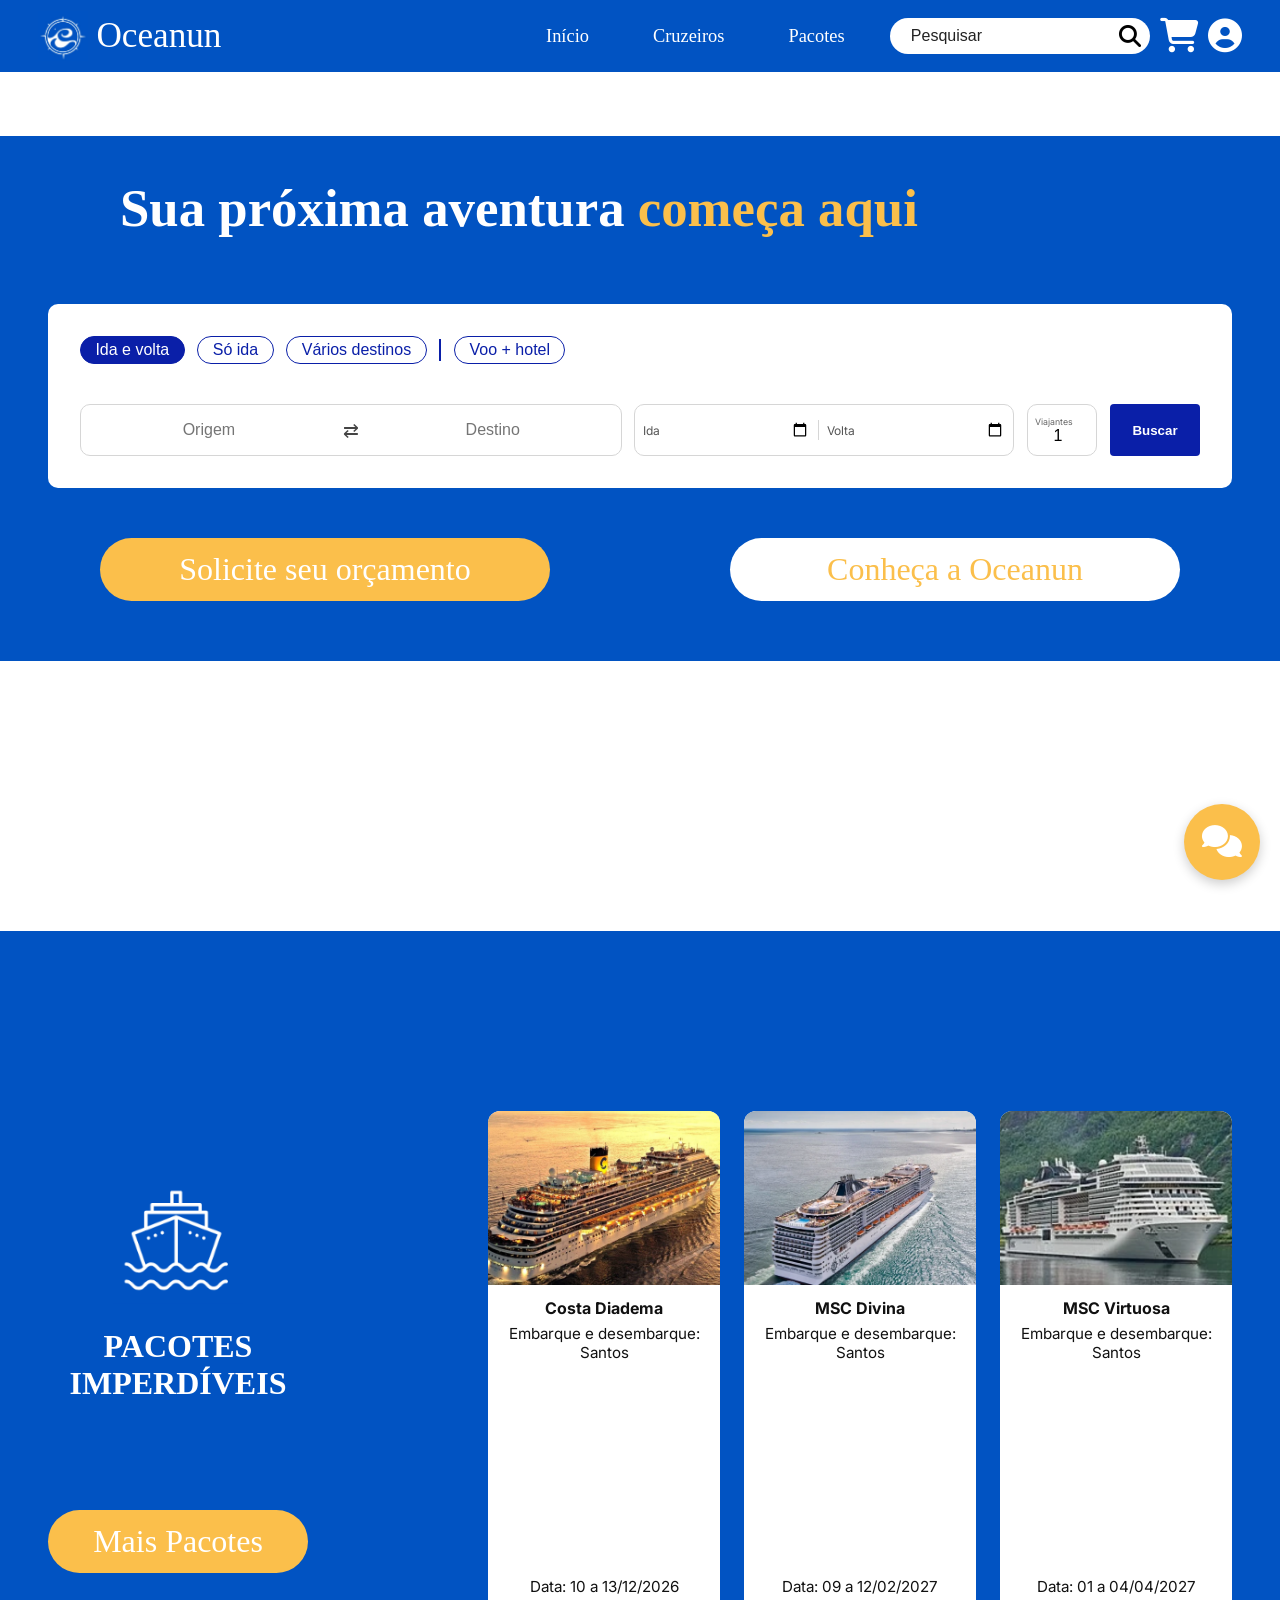
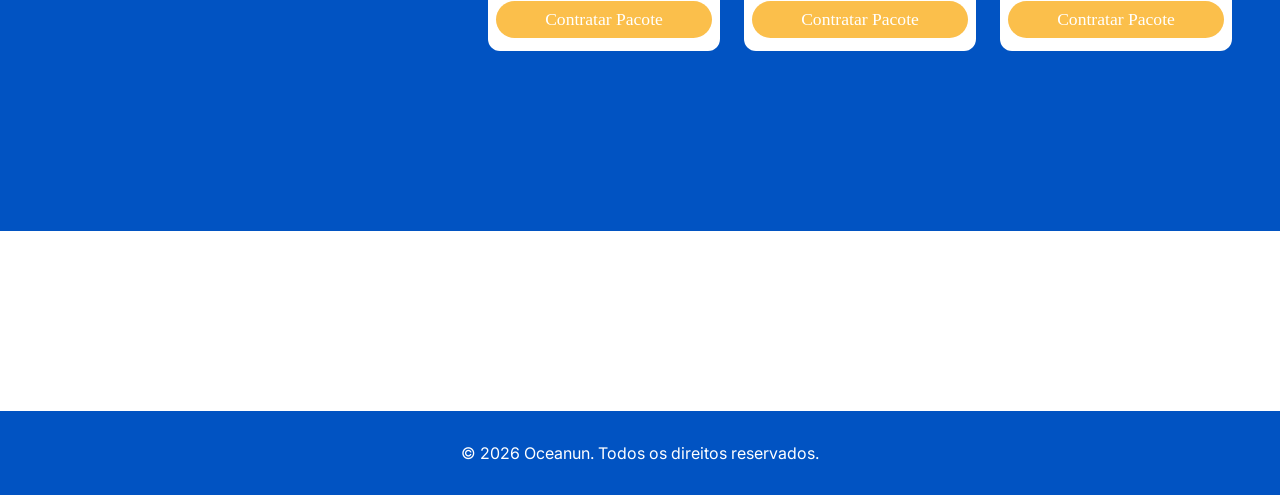
==== Website/index.html @ 65bd2313 "Update" ====
<!DOCTYPE html>
<html lang="pt-br">
<head>
    <meta charset="UTF-8">
    <meta name="viewport" content="width=device-width, initial-scale=1.0">
    <link rel="preconnect" href="https://fonts.googleapis.com">
    <link href="https://fonts.googleapis.com/css2?family=Oswald:wght@500;600&family=Inter:wght@400;600&display=swap" rel="stylesheet">
    <link rel="stylesheet" href="https://cdnjs.cloudflare.com/ajax/libs/font-awesome/6.5.1/css/all.min.css">
    <link rel="stylesheet" href="style.css">
    <link rel="icon" href="./img/image.png">
    <title>Oceanun</title>
</head>
<body>
    <nav>
        <a href="index.html" class="logo">
            <img src="./img/image.png" alt="Logo Oceanun">
            <span>Oceanun</span>
        </a>
        <ul class="menu">
            <li><a href="index.html">Início</a></li>
            <li><a href="second">Cruzeiros</a></li>
            <li><a href="#">Pacotes</a></li>
        </ul>
        <div class="acoes">
            <form class="pesquisa" role="search">
                <input type="text" placeholder="Pesquisar">
                <button type="submit" aria-label="Pesquisar">
                    <i class="fa-solid fa-magnifying-glass"></i>
                </button>
            </form>
            <a href="#" class="icone" aria-label="Carrinho">
                <i class="fa-solid fa-cart-shopping"></i>
            </a>
            <a href="./others/perfil/index.html" class="icone" aria-label="Minha conta">
                <i class="fa-solid fa-circle-user"></i>
            </a>
        </div>
    </nav>
    <section id="inicio">
        <h1>Sua próxima aventura <span>começa aqui</span></h1>
        <form class="reserva">
            <div class="tipos">
                <button type="button" class="opcao ativo">Ida e volta</button>
                <button type="button" class="opcao">Só ida</button>
                <button type="button" class="opcao">Vários destinos</button>
                <span class="divisor"></span>
                <button type="button" class="opcao">Voo + hotel</button>
            </div>
            <div class="campos">
                <div class="campo rota">
                    <input type="text" placeholder="Origem" id="origem">
                    <button type="button" id="trocar" aria-label="Inverter origem e destino">⇄</button>
                    <input type="text" placeholder="Destino" id="destino">
                </div>
                <div class="campo datas">
                    <label><span>Ida</span><input type="date"></label>
                    <label id="volta"><span>Volta</span><input type="date"></label>
                </div>
                <label class="campo viajantes">
                    <small>Viajantes</small>
                    <input type="number" min="1" value="1">
                </label>
                <button type="submit" class="buscar">Buscar</button>
            </div>
        </form>
        <div class="cta">
            <button href="https://api.whatsapp.com/send?phone=5519978194930x&text=Olá, vim do site e gostaria de solicitar um orçamento!" class="btn amarelo">Solicite seu orçamento</button>
            <button href="https://ocenun.com.br" class="btn branco">Conheça a Oceanun</button>
        </div>
    </section>
    <section id="pacotes">
        <div class="pacotes-info">
            <img src="./img/navio.png" alt="Navio">
            <h1>PACOTES IMPERDÍVEIS</h1>
            <button href="#" class="btn amarelo">Mais Pacotes</button>
        </div>
        <div id="cards">
            <article class="card">
                <img src="./img/travel/Ocenun(1).png" alt="Navio Costa Diadema">
                <div class="card-info">
                    <h3>Costa Diadema</h3>
                    <p>Embarque e desembarque: Santos</p>
                    <p class="data">Data: 10 a 13/12/2026</p>
                    <a href="#" class="btn amarelo">Contratar Pacote</a>
                </div>
            </article>
            <article class="card">
                <img src="./img/travel/Ocenun(2).png" alt="Navio MSC Divina">
                <div class="card-info">
                    <h3>MSC Divina</h3>
                    <p>Embarque e desembarque: Santos</p>
                    <p class="data">Data: 09 a 12/02/2027</p>
                    <a href="#" class="btn amarelo">Contratar Pacote</a>
                </div>
            </article>
            <article class="card">
                <img src="./img/travel/Ocenun(3).png" alt="Navio MSC Virtuosa">
                <div class="card-info">
                    <h3>MSC Virtuosa</h3>
                    <p>Embarque e desembarque: Santos</p>
                    <p class="data">Data: 01 a 04/04/2027</p>
                    <a href="#" class="btn amarelo">Contratar Pacote</a>
                </div>
            </article>
        </div>
    </section>
    <button id="chat" aria-label="ChatBot"><i class="fa-solid fa-comments"></i></button>
    <footer>
        <p>&copy; 2026 Oceanun. Todos os direitos reservados.</p>
    </footer>

    <script src="script.js"></script>
</body>
</html>
---- Website/style.css ----
/* CORES E FONTES */
:root {
    --azul: #0153c2;
    --azul-escuro: #0a1fa8;
    --amarelo: #fbbf4b;
    --branco: #fff;
    --fonte-titulo: "Brice BoldCondensed";
    --fonte-texto: "Inter";
}

* {
    box-sizing: border-box;
}

body {
    font-family: var(--fonte-texto);
    margin: 0;
    min-height: 100vh;
    display: flex;
    flex-direction: column;
}

/* NAV */
nav {
    background: var(--azul);
    padding: 0.6rem 3%;
    display: flex;
    align-items: center;
    position: sticky;
    top: 0;
    z-index: 10;
}

.logo {
    display: flex;
    align-items: center;
    gap: 0.5rem;
    color: var(--branco);
    text-decoration: none;
    font-family: var(--fonte-titulo);
    font-size: 2.2rem;
}

.logo img {
    width: 50px;
    height: 50px;
    object-fit: contain;
}

.menu {
    display: flex;
    gap: clamp(2rem, 5vw, 6rem);
    list-style: none;
    margin-left: auto;
    padding: 0;
}

.menu a {
    color: var(--branco);
    text-decoration: none;
    font-family: var(--fonte-titulo);
    font-size: 1.15rem;
}

.menu a:hover {
    color: var(--amarelo);
}

.acoes {
    margin-left: 5vh;
    display: flex;
    align-items: center;
    gap: 0.6rem;
}

.pesquisa {
    display: flex;
    align-items: center;
    background: var(--branco);
    border-radius: 20px;
    padding: 0 0.6rem 0 1.2rem;
    height: 36px;
}

.pesquisa input {
    border: none;
    outline: none;
    width: 210px;
    font-size: 1rem;
    background: transparent;
}

.pesquisa input::placeholder {
    color: #222;
}

.pesquisa button {
    background: none;
    border: none;
    cursor: pointer;
    padding: 0;
    display: flex;
    font-size: 22px;
}

.icone {
    color: var(--branco);
    display: flex;
    font-size: 34px;
    text-decoration: none;
}

/* INÍCIO */
#inicio {
    flex: 1;
    background: var(--azul);
    margin-top: 4rem;
    padding: 1.5rem 3rem 0.6rem;
}

#inicio h1 {
    font-family: var(--fonte-titulo);
    color: var(--branco);
    height: 10vh;
    font-size: 3.3rem;
    margin: 2vh 0 4vh 8vh;
}

#inicio h1 span {
    color: var(--amarelo);
}

/* FORMULÁRIO DE RESERVA */
.reserva {
    background: var(--branco);
    border-radius: 10px;
    padding: 2rem;
    min-height: 20vh;
}

.tipos {
    display: flex;
    align-items: center;
    gap: 0.8rem;
    margin-bottom: 2.5rem;
}

.opcao {
    border: 1px solid var(--azul-escuro);
    background: var(--branco);
    color: var(--azul-escuro);
    border-radius: 999px;
    padding: 0.25rem 0.9rem;
    font-size: 1rem;
    cursor: pointer;
}

.opcao.ativo {
    background: var(--azul-escuro);
    color: var(--branco);
}

.divisor {
    width: 2px;
    height: 22px;
    background: var(--azul-escuro);
}

.campos {
    display: flex;
    gap: 0.8rem;
}

.campo {
    border: 1px solid #d6d6d6;
    border-radius: 10px;
    display: flex;
    align-items: center;
    height: 52px;
}

.campo input {
    border: none;
    outline: none;
    font-size: 1rem;
    padding: 0 0.5rem;
    background: transparent;
    text-align: center;
    min-width: 0;
}

.rota {
    flex: 2;
}

.rota input {
    flex: 1;
}

#trocar {
    background: none;
    border: none;
    font-size: 1.2rem;
    color: #444;
    cursor: pointer;
}

.datas {
    flex: 1.1;
}

.datas label {
    flex: 1;
    display: flex;
    align-items: center;
    font-size: 0.75rem;
    color: #555;
    padding-left: 0.5rem;
}

#volta {
    border-left: 1px solid #d6d6d6;
}

.datas input {
    width: 100%;
    color: transparent;
}

.datas input:focus {
    color: #555;
}

.viajantes {
    flex-direction: column;
    align-items: flex-start;
    justify-content: center;
    width: 70px;
    padding-left: 0.4rem;
}

.viajantes small {
    font-size: 0.55rem;
    color: #666;
}

.viajantes input {
    width: 100%;
    padding: 0;
}

.buscar {
    background: var(--azul-escuro);
    color: var(--branco);
    border: none;
    border-radius: 4px;
    padding: 0 1.4rem;
    font-weight: 700;
    cursor: pointer;
}

/* BOTÕES */
.btn {
    font-family: var(--fonte-titulo);
    font-size: 2rem;
    text-decoration: none;
    border: none;
    border-radius: 999px;
    width: 100%;
    height: 7vh;
    margin: 2vh;
    display: flex;
    justify-content: center;
    align-items: center;
    cursor: pointer;
}

.btn:hover {
    filter: brightness(0.95);
}

.amarelo {
    background: var(--amarelo);
    color: var(--branco);
}

.branco {
    background: var(--branco);
    color: var(--amarelo);
}

.cta {
    display: flex;
    justify-content: center;
    gap: 9rem;
    margin: 2rem 0;
}

.cta .btn {
    width: 50vh;
}

/* PACOTES */
#pacotes {
    background: var(--azul);
    color: var(--branco);
    margin-top: 30vh;
    padding: 2rem 3rem;
    display: flex;
    align-items: center;
    height: 100vh;
}

.pacotes-info {
    flex: 0 0 260px;
    display: flex;
    flex-direction: column;
    align-items: center;
    text-align: center;
}

.pacotes-info img {
    width: 130px;
    margin-bottom: 1.5rem;
}

.pacotes-info h1 {
    font-family: var(--fonte-titulo);
    font-size: 2rem;
    margin: 0 0 10vh 0;
}

/* CARDS */
#cards {
    flex: 1;
    display: grid;
    grid-template-columns: repeat(3, 1fr);
    gap: 1.5rem;
    margin-left: 20vh;
}

.card {
    background: var(--branco);
    color: #111;
    border-radius: 12px;
    overflow: hidden;
    display: flex;
    flex-direction: column;
    height: 60vh;
}

.card img {
    width: 100%;
    aspect-ratio: 4 / 3;
    object-fit: cover;
}

.card-info {
    padding: 0.6rem 0.5rem 0.8rem;
    text-align: center;
    display: flex;
    flex-direction: column;
    flex: 1;
}

.card-info h3 {
    margin: 0.2rem 0 0.4rem;
    font-size: 1rem;
}

.card-info p {
    margin: 0;
    font-size: 0.95rem;
}

.card-info .data {
    margin: auto 0 0.3rem;
    padding-top: 0.8rem;
}

.card .btn {
    font-size: 1.1rem;
    height: auto;
    margin: 0;
    padding: 0.5rem 1rem;
    transition: filter 0.2s, transform 0.2s;
}

.card .btn:hover {
    filter: brightness(0.9);
    transform: translateY(-2px);
}

/* CHAT */
#chat {
    position: fixed;
    right: 20px;
    bottom: 20px;
    width: 76px;
    height: 76px;
    border-radius: 50%;
    border: none;
    background: var(--amarelo);
    color: var(--branco);
    font-size: 2rem;
    cursor: pointer;
    box-shadow: 0 4px 12px rgba(0, 0, 0, 0.2);
}

/* RODAPÉ */
footer {
    background: var(--azul);
    color: var(--branco);
    text-align: center;
    margin-top: 20vh;
    padding: 1rem;
}

/* CELULAR */
@media (max-width: 900px) {
    nav {
        flex-wrap: wrap;
        gap: 1rem;
        padding: 0.6rem 1rem;
    }
    .menu {
        gap: 1.5rem;
        flex-wrap: wrap;
    }
    #inicio {
        padding: 1rem;
    }
    #inicio h1 {
        margin-left: 0;
        font-size: 1.8rem;
    }
    .tipos {
        flex-wrap: wrap;
    }
    .campos {
        flex-direction: column;
    }
    .buscar {
        height: 42px;
    }
    .viajantes {
        width: 100%;
    }
    .cta {
        flex-direction: column;
        align-items: center;
        gap: 1rem;
    }
    #pacotes {
        flex-direction: column;
        padding: 2rem 1rem;
    }
    .pacotes-info {
        flex-basis: auto;
    }
    #cards {
        grid-template-columns: 1fr;
    }
}
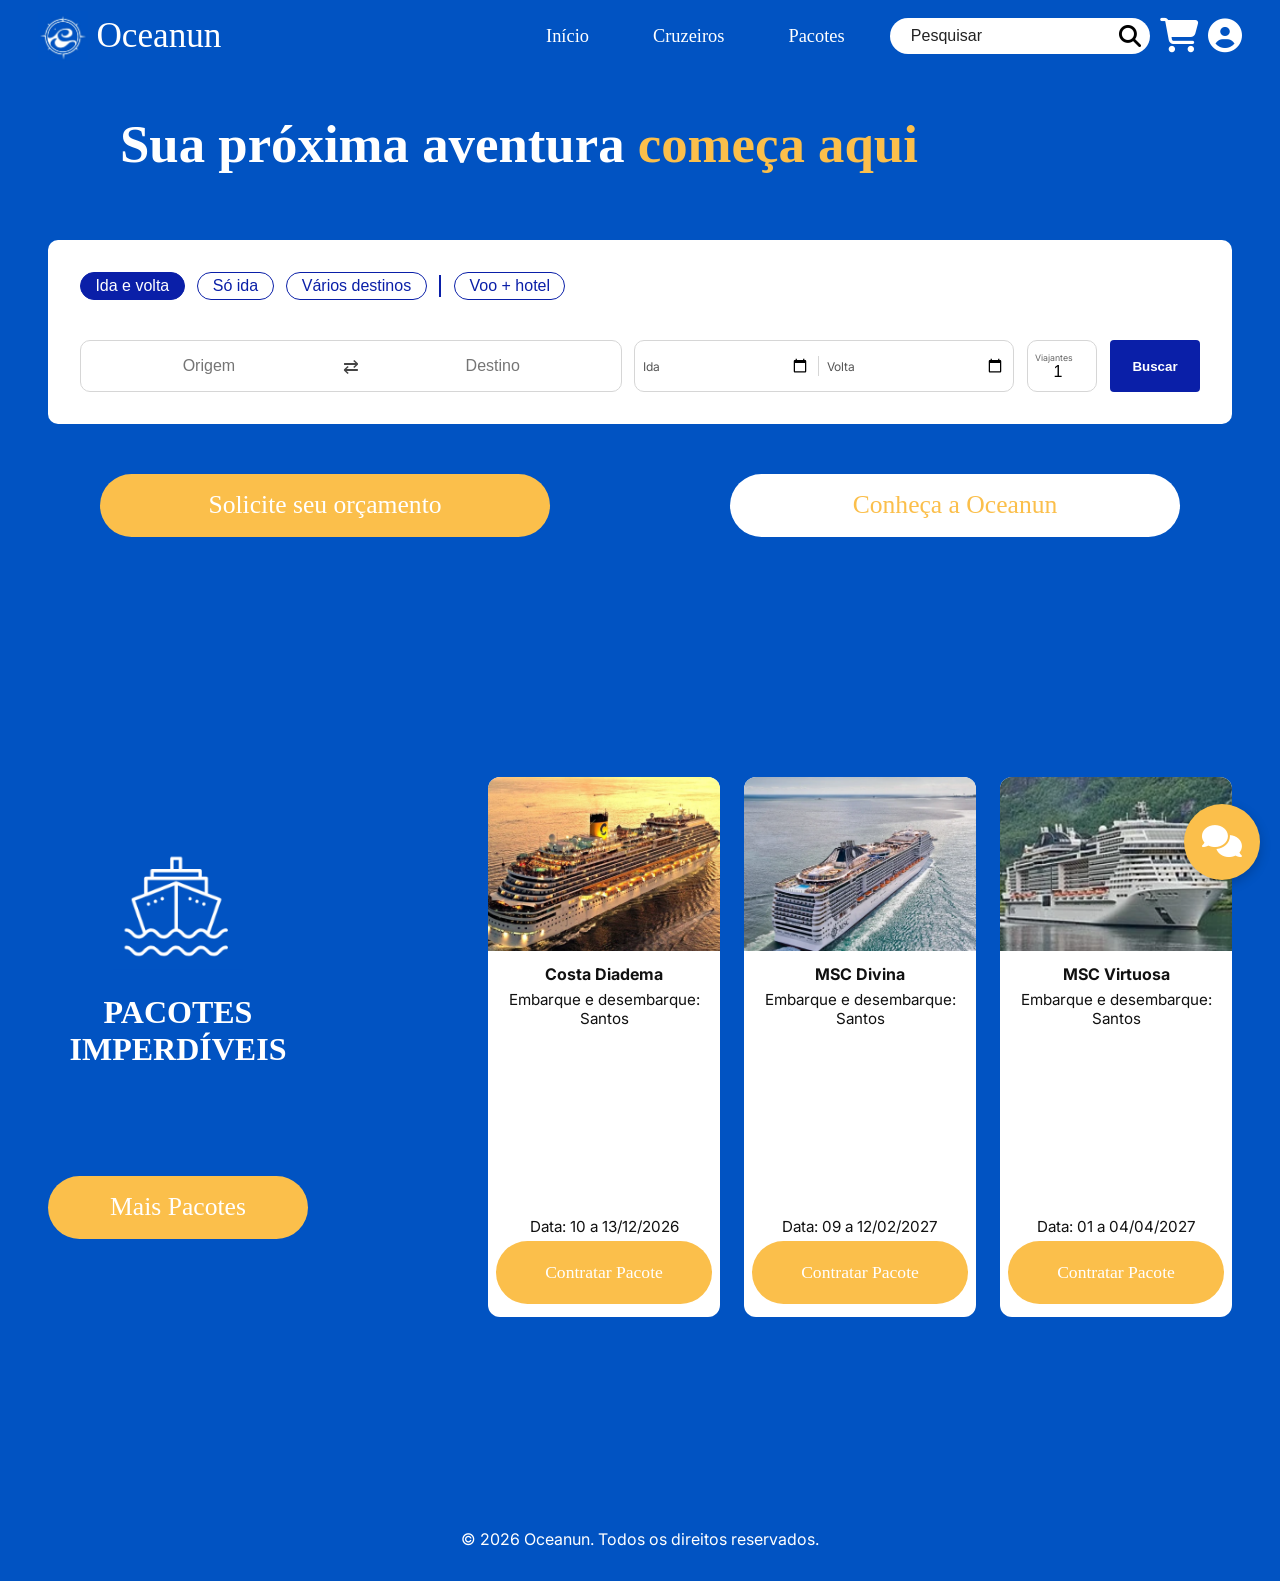
==== commit e909294e: "Feat: download package images, remove layout gaps on home page and unify chat icon across all pages " ====
--- a/Website/index.html
+++ b/Website/index.html
@@ -18,8 +18,8 @@
         </a>
         <ul class="menu">
             <li><a href="index.html">Início</a></li>
-            <li><a href="second">Cruzeiros</a></li>
-            <li><a href="#">Pacotes</a></li>
+            <li><a href="others/cruzeiros/index.html">Cruzeiros</a></li>
+            <li><a href="others/pacotes/index.html">Pacotes</a></li>
         </ul>
         <div class="acoes">
             <form class="pesquisa" role="search">
--- a/Website/style.css
+++ b/Website/style.css
@@ -114,7 +114,6 @@
 #inicio {
     flex: 1;
     background: var(--azul);
-    margin-top: 4rem;
     padding: 1.5rem 3rem 0.6rem;
 }
 
@@ -262,17 +261,21 @@
 /* BOTÕES */
 .btn {
     font-family: var(--fonte-titulo);
-    font-size: 2rem;
+    font-size: clamp(1.2rem, 2vw, 2rem);
     text-decoration: none;
     border: none;
     border-radius: 999px;
     width: 100%;
-    height: 7vh;
+    min-height: 7vh;
+    height: auto;
     margin: 2vh;
     display: flex;
     justify-content: center;
     align-items: center;
     cursor: pointer;
+    padding: 0.5rem 1rem;
+    text-align: center;
+    line-height: 1.2;
 }
 
 .btn:hover {
@@ -297,18 +300,17 @@
 }
 
 .cta .btn {
-    width: 50vh;
+    width: clamp(300px, 40vw, 50vh);
 }
 
 /* PACOTES */
 #pacotes {
     background: var(--azul);
     color: var(--branco);
-    margin-top: 30vh;
     padding: 2rem 3rem;
     display: flex;
     align-items: center;
-    height: 100vh;
+    min-height: 100vh;
 }
 
 .pacotes-info {
@@ -412,7 +414,6 @@
     background: var(--azul);
     color: var(--branco);
     text-align: center;
-    margin-top: 20vh;
     padding: 1rem;
 }
 
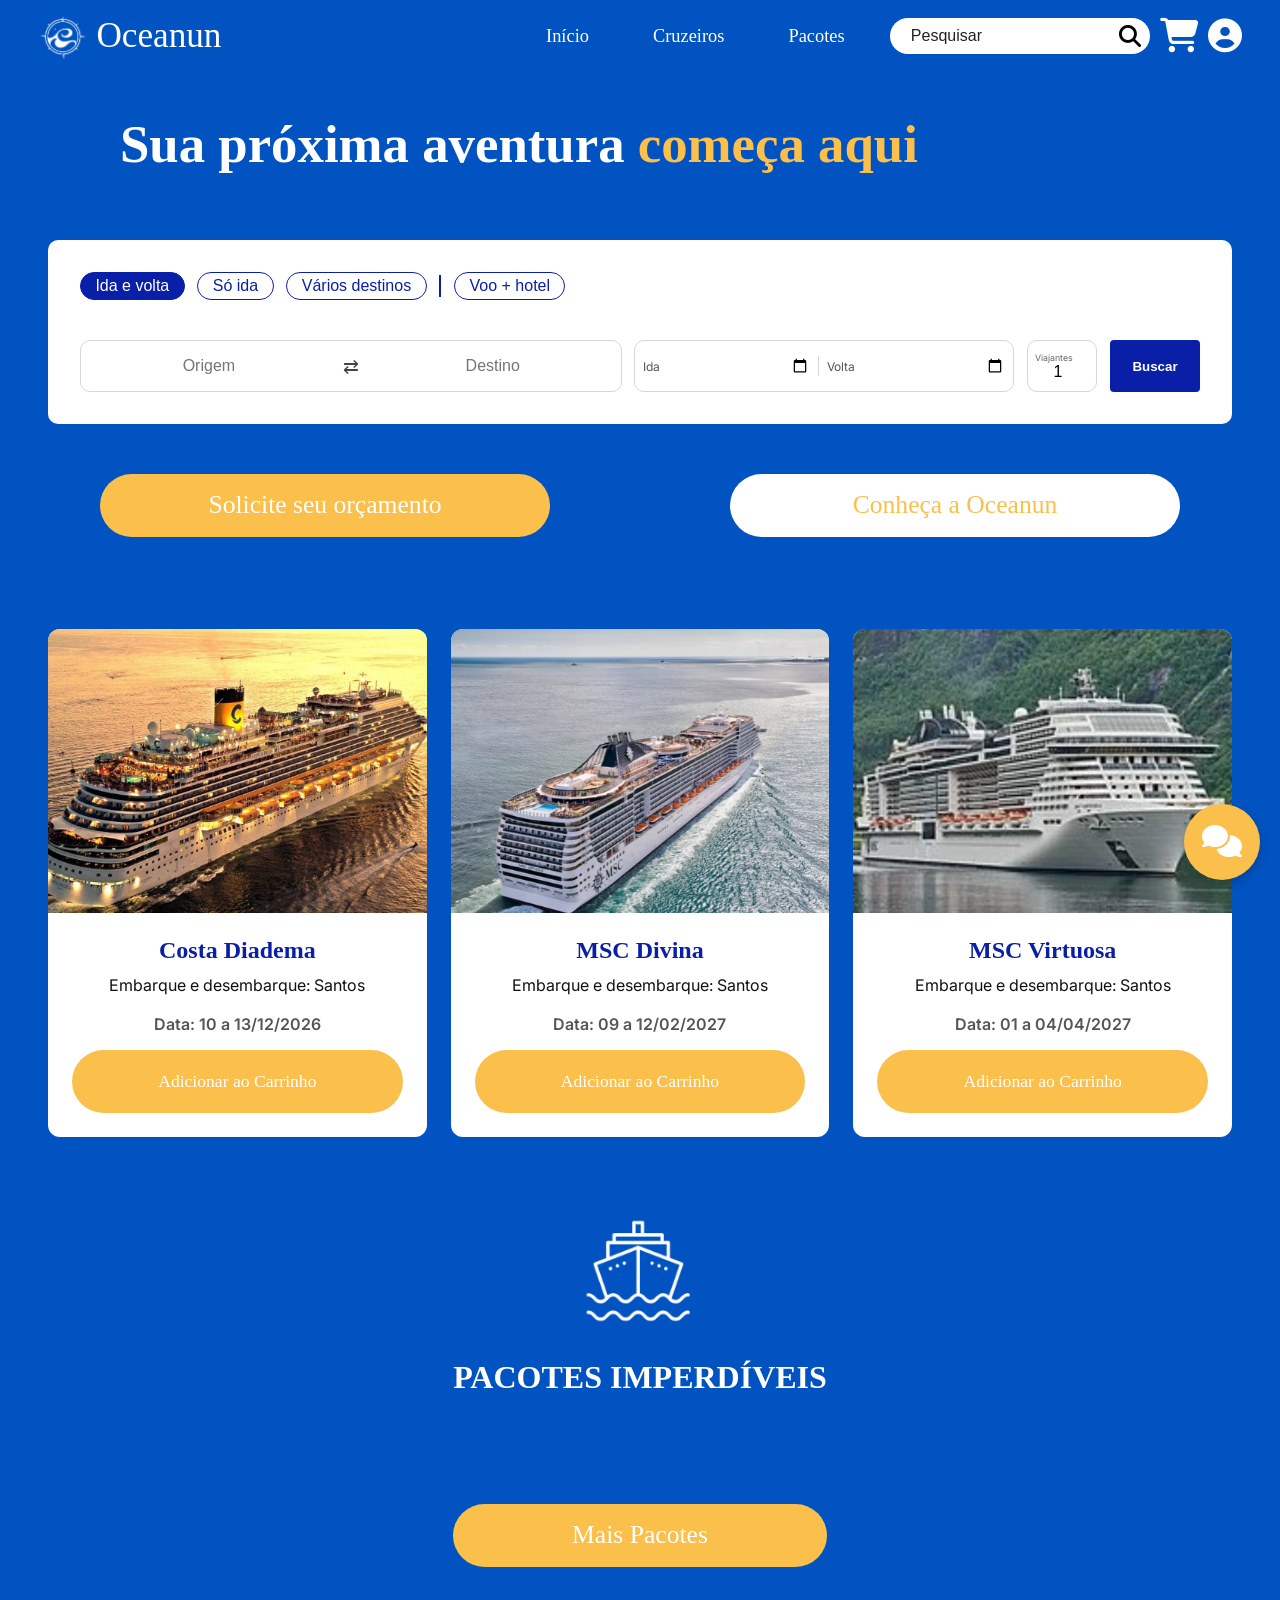
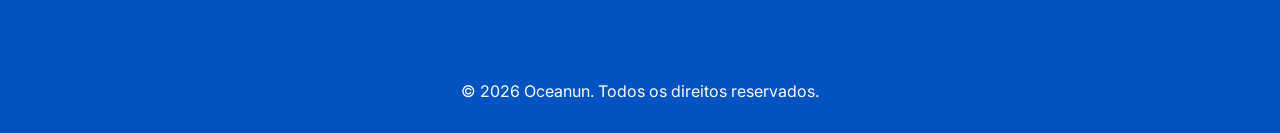
==== commit 63bbd2e9: "Feat: melhora layout da home, unifica componentes de UI e implementa lógica do carrinho   - Layout: " ====
--- a/Website/index.html
+++ b/Website/index.html
@@ -28,7 +28,7 @@
                     <i class="fa-solid fa-magnifying-glass"></i>
                 </button>
             </form>
-            <a href="#" class="icone" aria-label="Carrinho">
+            <a href="others/carrinho/index.html" class="icone" aria-label="Carrinho">
                 <i class="fa-solid fa-cart-shopping"></i>
             </a>
             <a href="./others/perfil/index.html" class="icone" aria-label="Minha conta">
@@ -69,11 +69,6 @@
         </div>
     </section>
     <section id="pacotes">
-        <div class="pacotes-info">
-            <img src="./img/navio.png" alt="Navio">
-            <h1>PACOTES IMPERDÍVEIS</h1>
-            <button href="#" class="btn amarelo">Mais Pacotes</button>
-        </div>
         <div id="cards">
             <article class="card">
                 <img src="./img/travel/Ocenun(1).png" alt="Navio Costa Diadema">
@@ -81,7 +76,7 @@
                     <h3>Costa Diadema</h3>
                     <p>Embarque e desembarque: Santos</p>
                     <p class="data">Data: 10 a 13/12/2026</p>
-                    <a href="#" class="btn amarelo">Contratar Pacote</a>
+                    <button class="btn amarelo add-to-cart">Adicionar ao Carrinho</button>
                 </div>
             </article>
             <article class="card">
@@ -90,7 +85,7 @@
                     <h3>MSC Divina</h3>
                     <p>Embarque e desembarque: Santos</p>
                     <p class="data">Data: 09 a 12/02/2027</p>
-                    <a href="#" class="btn amarelo">Contratar Pacote</a>
+                    <button class="btn amarelo add-to-cart">Adicionar ao Carrinho</button>
                 </div>
             </article>
             <article class="card">
@@ -99,9 +94,14 @@
                     <h3>MSC Virtuosa</h3>
                     <p>Embarque e desembarque: Santos</p>
                     <p class="data">Data: 01 a 04/04/2027</p>
-                    <a href="#" class="btn amarelo">Contratar Pacote</a>
+                    <button class="btn amarelo add-to-cart">Adicionar ao Carrinho</button>
                 </div>
             </article>
+        </div>
+        <div class="pacotes-info">
+            <img src="./img/navio.png" alt="Navio">
+            <h1>PACOTES IMPERDÍVEIS</h1>
+            <button href="#" class="btn amarelo">Mais Pacotes</button>
         </div>
     </section>
     <button id="chat" aria-label="ChatBot"><i class="fa-solid fa-comments"></i></button>
--- a/Website/style.css
+++ b/Website/style.css
@@ -115,6 +115,7 @@
     flex: 1;
     background: var(--azul);
     padding: 1.5rem 3rem 0.6rem;
+    box-sizing: border-box;
 }
 
 #inicio h1 {
@@ -309,16 +310,17 @@
     color: var(--branco);
     padding: 2rem 3rem;
     display: flex;
+    flex-direction: column;
     align-items: center;
     min-height: 100vh;
 }
 
 .pacotes-info {
-    flex: 0 0 260px;
     display: flex;
     flex-direction: column;
     align-items: center;
     text-align: center;
+    margin-bottom: 2rem;
 }
 
 .pacotes-info img {
@@ -338,7 +340,7 @@
     display: grid;
     grid-template-columns: repeat(3, 1fr);
     gap: 1.5rem;
-    margin-left: 20vh;
+    margin-bottom: 4rem;
 }
 
 .card {
@@ -348,7 +350,12 @@
     overflow: hidden;
     display: flex;
     flex-direction: column;
-    height: 60vh;
+    height: auto;
+    transition: transform 0.3s ease;
+}
+
+.card:hover {
+    transform: translateY(-10px);
 }
 
 .card img {
@@ -358,7 +365,7 @@
 }
 
 .card-info {
-    padding: 0.6rem 0.5rem 0.8rem;
+    padding: 1.5rem;
     text-align: center;
     display: flex;
     flex-direction: column;
@@ -366,25 +373,28 @@
 }
 
 .card-info h3 {
-    margin: 0.2rem 0 0.4rem;
+    margin: 0 0 0.5rem;
+    font-family: var(--fonte-titulo);
+    font-size: 1.5rem;
+    color: var(--azul-escuro);
+}
+
+.card-info p {
+    margin: 0.2rem 0;
     font-size: 1rem;
 }
 
-.card-info p {
-    margin: 0;
-    font-size: 0.95rem;
-}
-
 .card-info .data {
-    margin: auto 0 0.3rem;
-    padding-top: 0.8rem;
+    margin: 1rem 0;
+    font-weight: 600;
+    color: #555;
 }
 
 .card .btn {
     font-size: 1.1rem;
     height: auto;
     margin: 0;
-    padding: 0.5rem 1rem;
+    padding: 0.8rem;
     transition: filter 0.2s, transform 0.2s;
 }
 
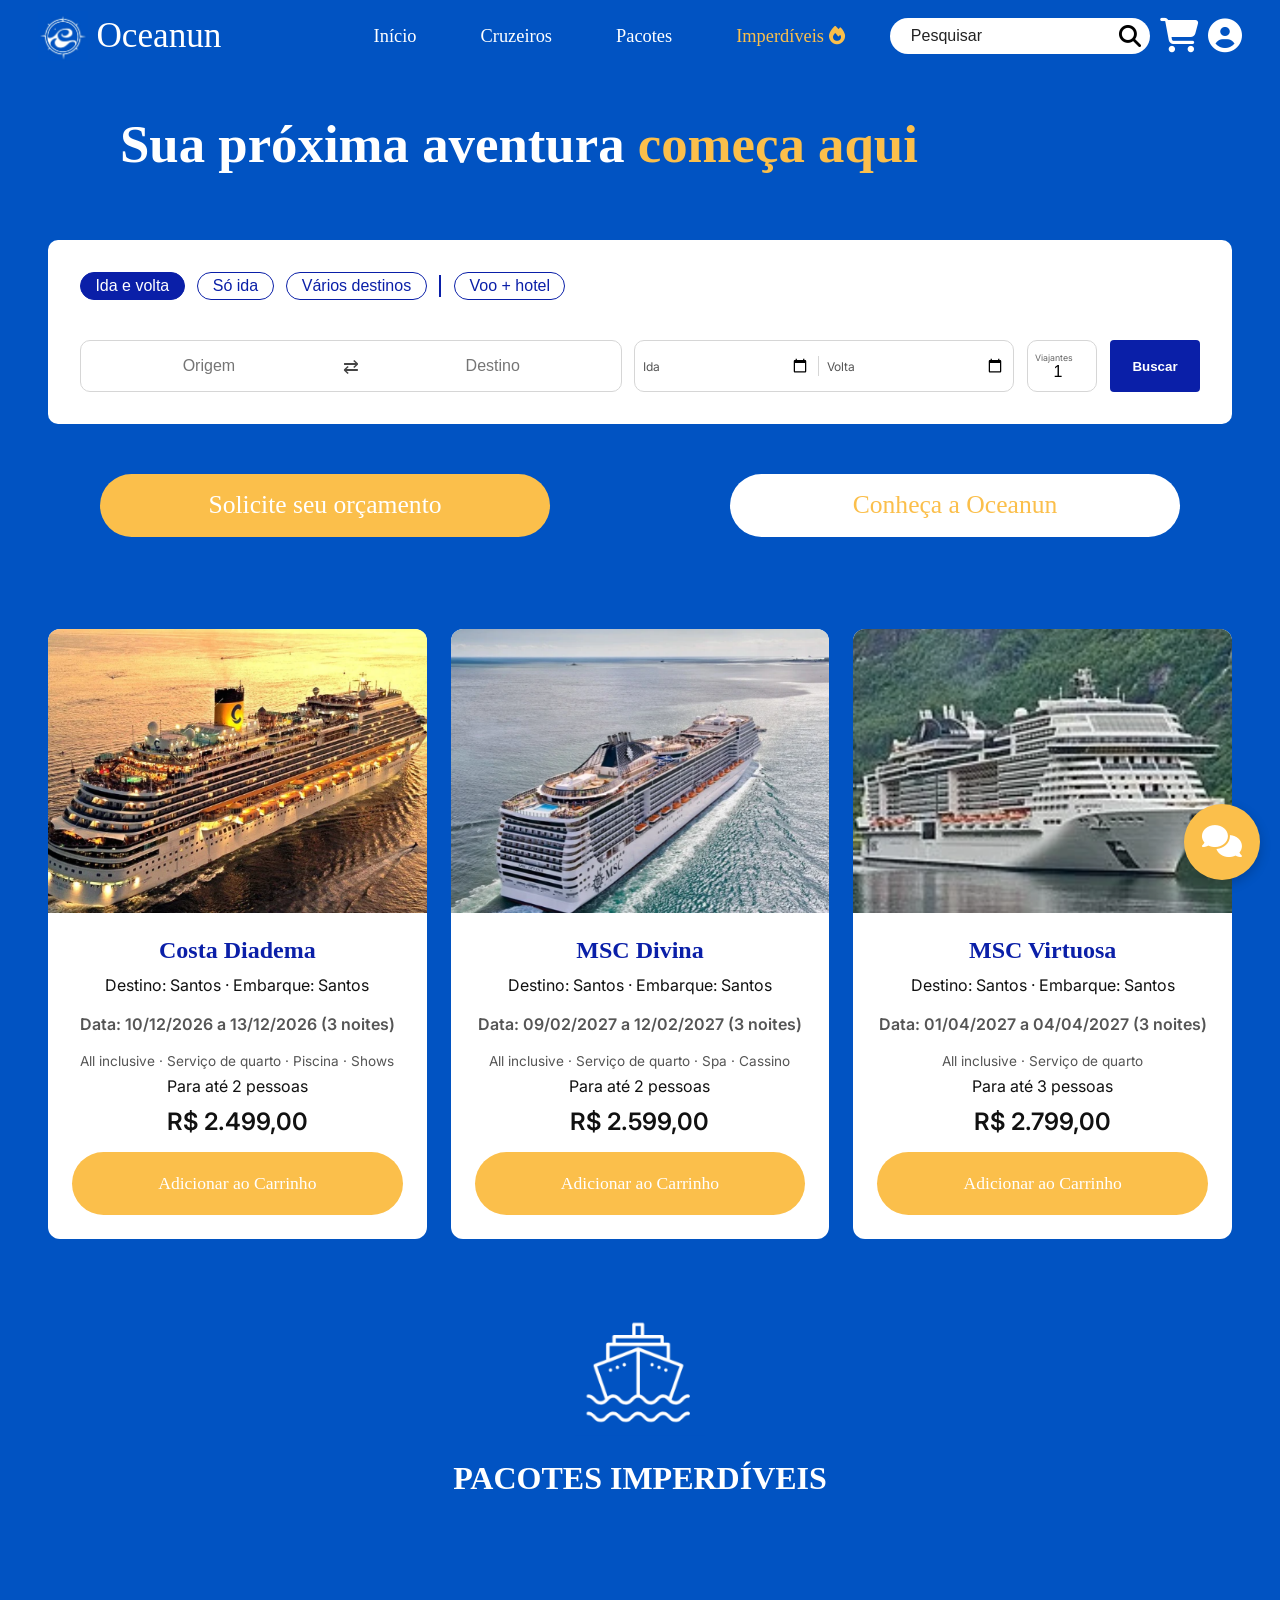
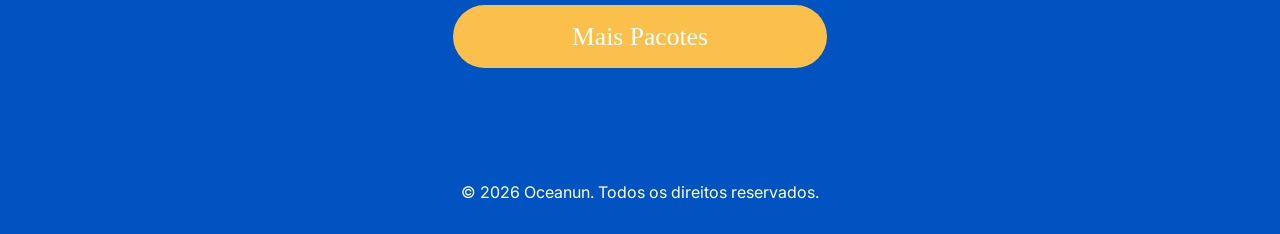
==== commit 54780cf2: "Centraliza pacotes numa biblioteca JS (pacotes-db.js) com busca, menu Imperdíveis e carrinho Co-Auth" ====
--- a/Website/index.html
+++ b/Website/index.html
@@ -38,7 +38,7 @@
     </nav>
     <section id="inicio">
         <h1>Sua próxima aventura <span>começa aqui</span></h1>
-        <form class="reserva">
+        <form class="reserva" id="form-reserva">
             <div class="tipos">
                 <button type="button" class="opcao ativo">Ida e volta</button>
                 <button type="button" class="opcao">Só ida</button>
@@ -53,55 +53,27 @@
                     <input type="text" placeholder="Destino" id="destino">
                 </div>
                 <div class="campo datas">
-                    <label><span>Ida</span><input type="date"></label>
-                    <label id="volta"><span>Volta</span><input type="date"></label>
+                    <label><span>Ida</span><input type="date" id="ida"></label>
+                    <label id="volta"><span>Volta</span><input type="date" id="data-volta"></label>
                 </div>
                 <label class="campo viajantes">
                     <small>Viajantes</small>
-                    <input type="number" min="1" value="1">
+                    <input type="number" min="1" value="1" id="viajantes">
                 </label>
                 <button type="submit" class="buscar">Buscar</button>
             </div>
         </form>
         <div class="cta">
-            <button href="https://api.whatsapp.com/send?phone=5519978194930x&text=Olá, vim do site e gostaria de solicitar um orçamento!" class="btn amarelo">Solicite seu orçamento</button>
-            <button href="https://ocenun.com.br" class="btn branco">Conheça a Oceanun</button>
+            <button onclick="window.location.href='others/orcamento/index.html'" class="btn amarelo">Solicite seu orçamento</button>
+            <button onclick="window.location.href='others/sobre/index.html'" class="btn branco">Conheça a Oceanun</button>
         </div>
     </section>
     <section id="pacotes">
-        <div id="cards">
-            <article class="card">
-                <img src="./img/travel/Ocenun(1).png" alt="Navio Costa Diadema">
-                <div class="card-info">
-                    <h3>Costa Diadema</h3>
-                    <p>Embarque e desembarque: Santos</p>
-                    <p class="data">Data: 10 a 13/12/2026</p>
-                    <button class="btn amarelo add-to-cart">Adicionar ao Carrinho</button>
-                </div>
-            </article>
-            <article class="card">
-                <img src="./img/travel/Ocenun(2).png" alt="Navio MSC Divina">
-                <div class="card-info">
-                    <h3>MSC Divina</h3>
-                    <p>Embarque e desembarque: Santos</p>
-                    <p class="data">Data: 09 a 12/02/2027</p>
-                    <button class="btn amarelo add-to-cart">Adicionar ao Carrinho</button>
-                </div>
-            </article>
-            <article class="card">
-                <img src="./img/travel/Ocenun(3).png" alt="Navio MSC Virtuosa">
-                <div class="card-info">
-                    <h3>MSC Virtuosa</h3>
-                    <p>Embarque e desembarque: Santos</p>
-                    <p class="data">Data: 01 a 04/04/2027</p>
-                    <button class="btn amarelo add-to-cart">Adicionar ao Carrinho</button>
-                </div>
-            </article>
-        </div>
+        <div id="cards"><!-- preenchido por js/catalogo.js a partir de js/pacotes-db.js --></div>
         <div class="pacotes-info">
             <img src="./img/navio.png" alt="Navio">
             <h1>PACOTES IMPERDÍVEIS</h1>
-            <button href="#" class="btn amarelo">Mais Pacotes</button>
+            <a href="others/pacotes/index.html" class="btn amarelo">Mais Pacotes</a>
         </div>
     </section>
     <button id="chat" aria-label="ChatBot"><i class="fa-solid fa-comments"></i></button>
@@ -109,6 +81,8 @@
         <p>&copy; 2026 Oceanun. Todos os direitos reservados.</p>
     </footer>
 
+    <script src="js/pacotes-db.js"></script>
+    <script src="js/catalogo.js"></script>
     <script src="script.js"></script>
 </body>
 </html>
--- a/Website/style.css
+++ b/Website/style.css
@@ -472,4 +472,45 @@
     #cards {
         grid-template-columns: 1fr;
     }
-}+}
+/* ===== Catálogo (js/catalogo.js) ===== */
+.menu .imperdiveis { position: relative; }
+.menu .imperdiveis > a { color: var(--amarelo); }
+.menu .submenu {
+    display: none; position: absolute; top: 100%; left: 0; z-index: 50;
+    list-style: none; margin: 0; padding: .5rem 0; min-width: 260px;
+    background: var(--branco); border-radius: 10px; box-shadow: 0 8px 24px rgba(0,0,0,.2);
+}
+.menu .imperdiveis:hover .submenu,
+.menu .imperdiveis:focus-within .submenu { display: block; }
+.menu .submenu a { display: flex; flex-direction: column; padding: .5rem 1rem; color: #111; }
+.menu .submenu a:hover { background: #f0f0f0; color: #111; }
+.menu .submenu small { font-weight: 400; color: #555; }
+.cart-badge {
+    background: var(--amarelo); color: #111; border-radius: 999px;
+    font-size: .7rem; padding: 0 .4rem; margin-left: -.4rem; vertical-align: top;
+}
+.card-info .servicos { font-size: .85rem; color: #555; }
+.card-info .preco { font-size: 1.5rem; font-weight: 600; margin: .5rem 0 1rem; color: #111; }
+.card .btn.adicionado { background: #4CAF50; color: #fff; }
+.sem-resultados { color: var(--branco); grid-column: 1 / -1; text-align: center; }
+.filtros {
+    display: flex; flex-wrap: wrap; gap: .75rem; align-items: center; justify-content: center;
+    background: rgba(255,255,255,.12); padding: 1rem; border-radius: 12px;
+    max-width: 1200px; width: 100%; box-sizing: border-box; color: var(--branco);
+}
+.filtros input, .filtros select { padding: .5rem; border-radius: 8px; border: none; font: inherit; }
+.filtros label { display: flex; gap: .4rem; align-items: center; }
+.filtros input[type=number] { width: 7rem; }
+.filtros .btn { height: auto; padding: .5rem 1rem; margin: 0; }
+.contagem { color: var(--branco); margin: 1rem 0; }
+.cart-item {
+    display: flex; gap: 1.5rem; align-items: center; justify-content: space-between;
+    padding: 1rem 0; border-bottom: 1px solid #eee;
+}
+.cart-item:last-child { border-bottom: none; }
+.cart-items .cart-item img { width: 280px !important; height: auto !important; max-width: 40%; border-radius: 16px; object-fit: cover; }
+.cart-item-info { text-align: center; flex: 1; }
+.cart-item-info .preco { font-size: 1.6rem; font-weight: 600; }
+.cart-item .remover { background: none; border: 1px solid #c00; color: #c00; border-radius: 8px; padding: .4rem .8rem; cursor: pointer; }
+@media (max-width: 600px) { .cart-item { flex-direction: column-reverse; } .cart-item img { max-width: 100%; } }
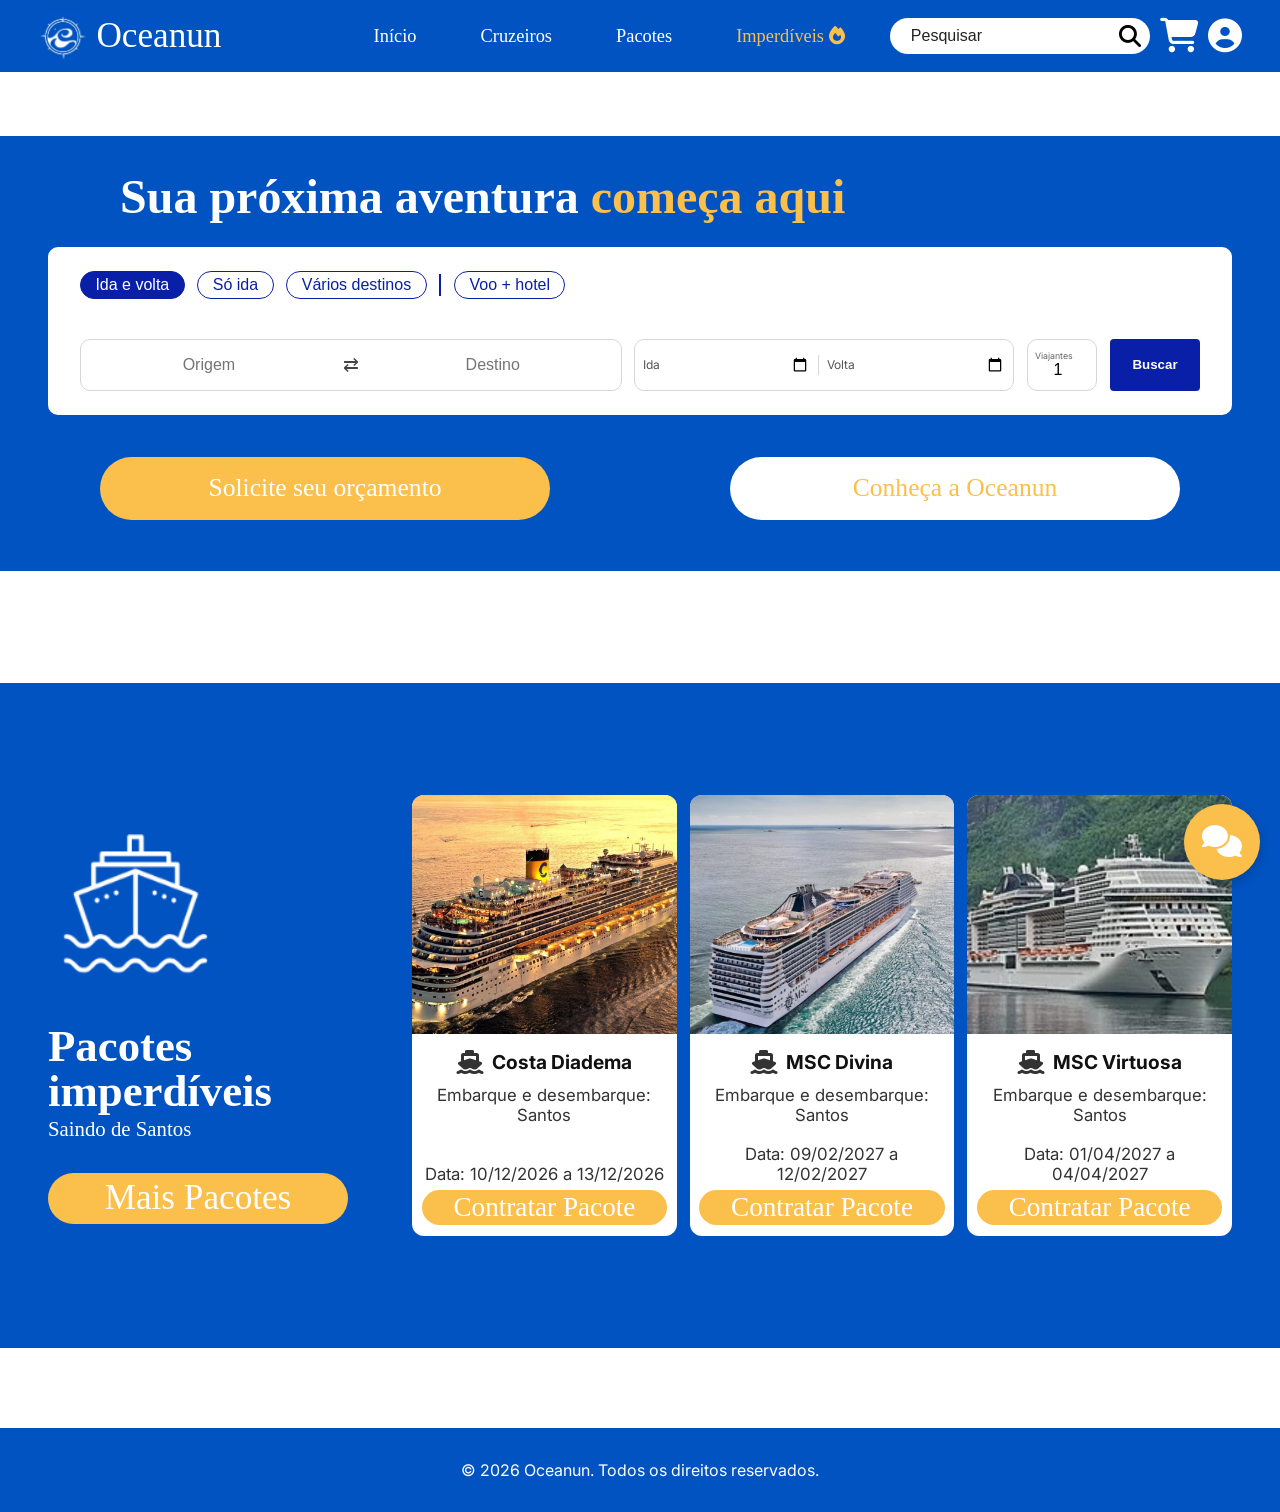
==== commit d84b0aff: "Update" ====
--- a/Website/index.html
+++ b/Website/index.html
@@ -69,12 +69,13 @@
         </div>
     </section>
     <section id="pacotes">
-        <div id="cards"><!-- preenchido por js/catalogo.js a partir de js/pacotes-db.js --></div>
         <div class="pacotes-info">
             <img src="./img/navio.png" alt="Navio">
-            <h1>PACOTES IMPERDÍVEIS</h1>
+            <h1>Pacotes imperdíveis</h1>
+            <p class="subtitulo">Saindo de Santos</p>
             <a href="others/pacotes/index.html" class="btn amarelo">Mais Pacotes</a>
         </div>
+        <div id="cards"><!-- preenchido por js/catalogo.js a partir de js/pacotes-db.js --></div>
     </section>
     <button id="chat" aria-label="ChatBot"><i class="fa-solid fa-comments"></i></button>
     <footer>
--- a/Website/style.css
+++ b/Website/style.css
@@ -15,6 +15,7 @@
 body {
     font-family: var(--fonte-texto);
     margin: 0;
+    background: var(--branco);
     min-height: 100vh;
     display: flex;
     flex-direction: column;
@@ -115,15 +116,16 @@
     flex: 1;
     background: var(--azul);
     padding: 1.5rem 3rem 0.6rem;
+    margin-top: 4rem;
     box-sizing: border-box;
 }
 
 #inicio h1 {
     font-family: var(--fonte-titulo);
     color: var(--branco);
-    height: 10vh;
-    font-size: 3.3rem;
-    margin: 2vh 0 4vh 8vh;
+    height: auto;
+    font-size: 3rem;
+    margin: 1vh 0 2.5vh 8vh;
 }
 
 #inicio h1 span {
@@ -134,8 +136,8 @@
 .reserva {
     background: var(--branco);
     border-radius: 10px;
-    padding: 2rem;
-    min-height: 20vh;
+    padding: 1.5rem 2rem;
+    min-height: 16vh;
 }
 
 .tipos {
@@ -297,7 +299,7 @@
     display: flex;
     justify-content: center;
     gap: 9rem;
-    margin: 2rem 0;
+    margin: 1.5rem 0;
 }
 
 .cta .btn {
@@ -308,30 +310,95 @@
 #pacotes {
     background: var(--azul);
     color: var(--branco);
-    padding: 2rem 3rem;
+    padding: 7rem 3rem;
+    margin-top: 7rem;
+    margin-bottom: 5rem;
+    display: flex;
+    align-items: center;
+    justify-content: center;
+    gap: 4rem;
+}
+
+.pacotes-info {
+    flex: 0 0 300px;
     display: flex;
     flex-direction: column;
-    align-items: center;
-    min-height: 100vh;
-}
-
-.pacotes-info {
-    display: flex;
-    flex-direction: column;
-    align-items: center;
-    text-align: center;
+    align-items: flex-start;
+}
+
+.pacotes-info img {
+    width: 180px;
     margin-bottom: 2rem;
 }
 
-.pacotes-info img {
-    width: 130px;
-    margin-bottom: 1.5rem;
-}
-
 .pacotes-info h1 {
     font-family: var(--fonte-titulo);
-    font-size: 2rem;
-    margin: 0 0 10vh 0;
+    font-size: 2.8rem;
+    line-height: 1;
+    margin: 0;
+}
+
+.pacotes-info .subtitulo {
+    font-family: var(--fonte-titulo);
+    font-size: 1.3rem;
+    margin: 0.2rem 0 2rem;
+}
+
+.pacotes-info .btn {
+    min-height: 0;
+    margin: 0;
+    padding: 0.4rem 1rem;
+    font-size: 2.2rem;
+    line-height: 1.1;
+}
+
+#pacotes #cards {
+    flex: 0 1 1000px;
+    gap: 0.8rem;
+    margin-bottom: 0;
+}
+
+/* CARD COMPACTO (página inicial) */
+.card.compacto img {
+    aspect-ratio: 4 / 3.6;
+}
+
+.card.compacto .card-info {
+    padding: 1rem 0.6rem 0.7rem;
+}
+
+.card.compacto h3 {
+    font-family: var(--fonte-texto);
+    font-size: 1.2rem;
+    font-weight: 700;
+    color: #111;
+    display: flex;
+    align-items: center;
+    justify-content: center;
+    gap: 0.5rem;
+}
+
+.card.compacto h3 i {
+    font-size: 1.5rem;
+    color: #333;
+}
+
+.card.compacto p {
+    font-size: 1.05rem;
+    color: #333;
+}
+
+.card.compacto .data {
+    margin: auto 0 0.4rem;
+    padding-top: 1rem;
+    font-weight: 400;
+}
+
+.card.compacto .btn {
+    padding: 0.15rem 0.5rem;
+    min-height: 0;
+    font-size: 1.7rem;
+    line-height: 1.1;
 }
 
 /* CARDS */
@@ -468,6 +535,12 @@
     }
     .pacotes-info {
         flex-basis: auto;
+        align-items: center;
+        text-align: center;
+    }
+    #pacotes #cards {
+        flex-basis: auto;
+        width: 100%;
     }
     #cards {
         grid-template-columns: 1fr;
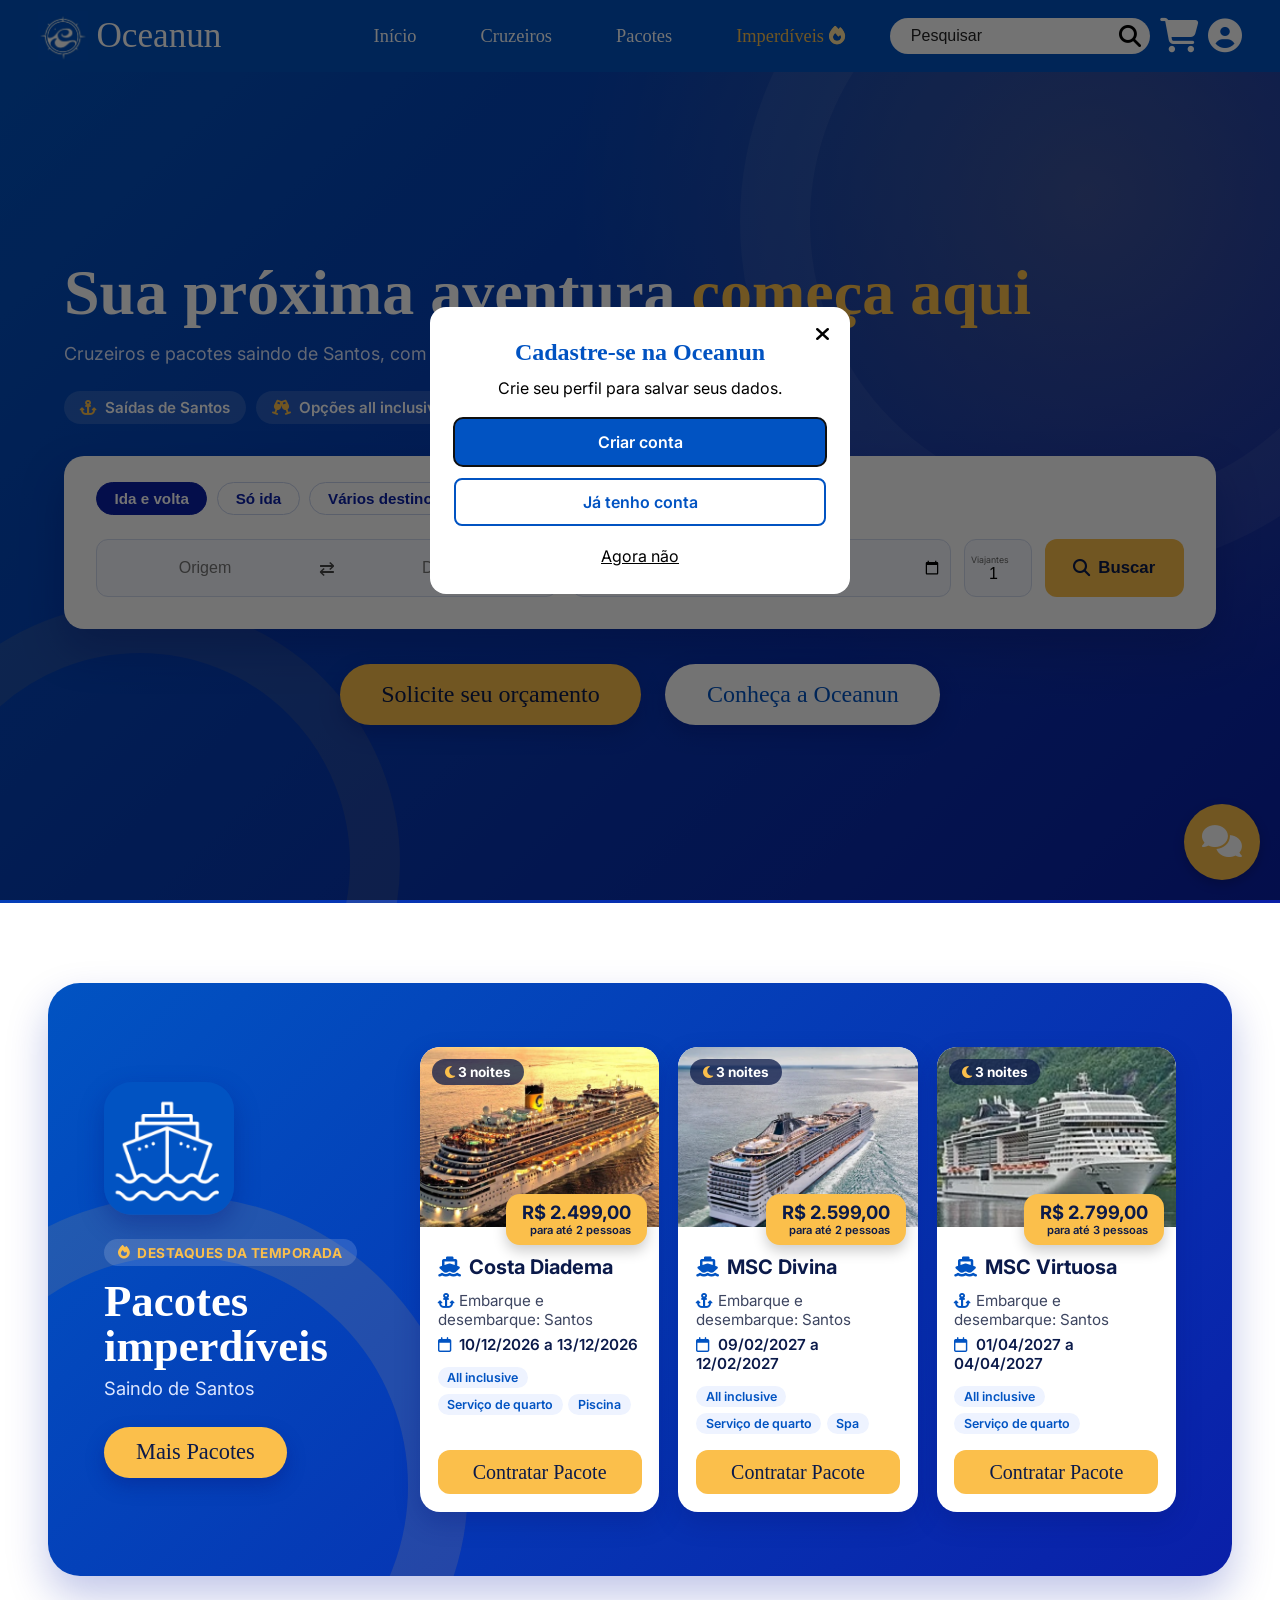
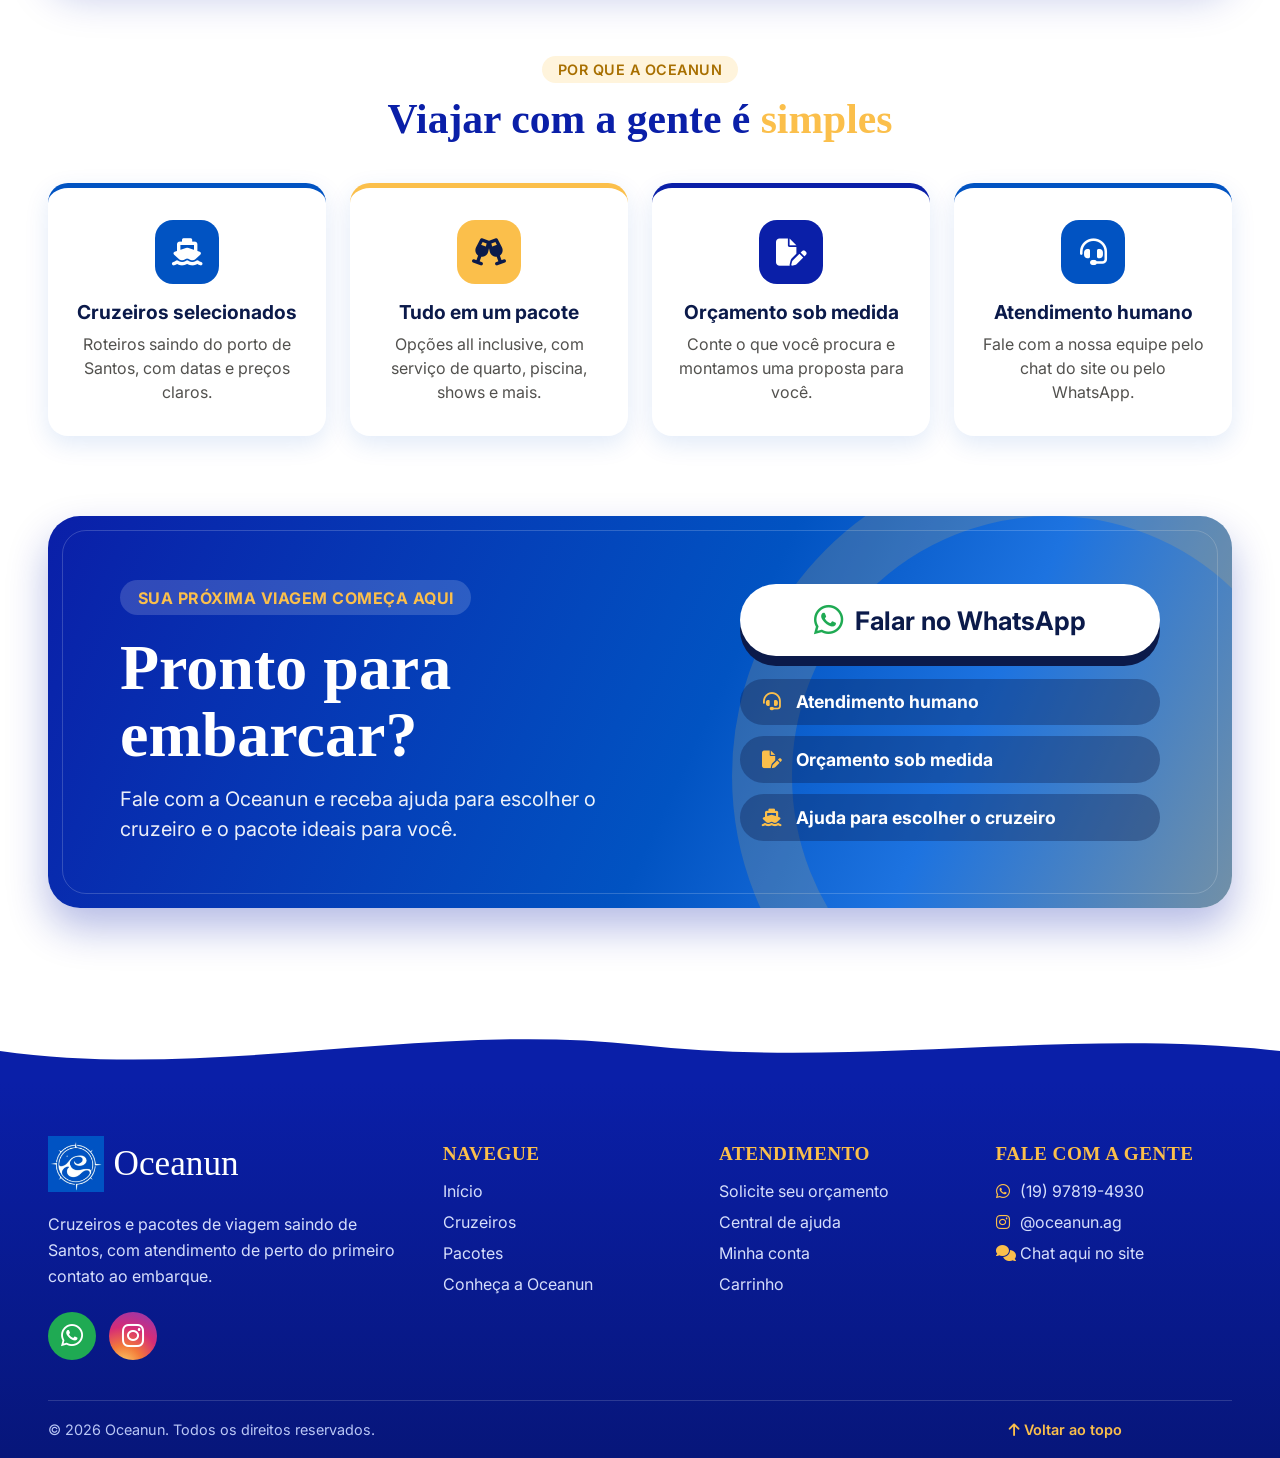
==== commit d9a02620: "Update" ====
--- a/Website/index.html
+++ b/Website/index.html
@@ -37,7 +37,15 @@
         </div>
     </nav>
     <section id="inicio">
-        <h1>Sua próxima aventura <span>começa aqui</span></h1>
+        <div class="hero-cabeca">
+            <h1>Sua próxima aventura <span>começa aqui</span></h1>
+            <p class="hero-sub">Cruzeiros e pacotes saindo de Santos, com preços claros e atendimento de perto.</p>
+            <ul class="hero-selos">
+                <li><i class="fa-solid fa-anchor" aria-hidden="true"></i> Saídas de Santos</li>
+                <li><i class="fa-solid fa-champagne-glasses" aria-hidden="true"></i> Opções all inclusive</li>
+                <li><i class="fa-solid fa-headset" aria-hidden="true"></i> Atendimento humano</li>
+            </ul>
+        </div>
         <form class="reserva" id="form-reserva">
             <div class="tipos">
                 <button type="button" class="opcao ativo">Ida e volta</button>
@@ -60,7 +68,7 @@
                     <small>Viajantes</small>
                     <input type="number" min="1" value="1" id="viajantes">
                 </label>
-                <button type="submit" class="buscar">Buscar</button>
+                <button type="submit" class="buscar"><i class="fa-solid fa-magnifying-glass" aria-hidden="true"></i> Buscar</button>
             </div>
         </form>
         <div class="cta">
@@ -70,12 +78,57 @@
     </section>
     <section id="pacotes">
         <div class="pacotes-info">
-            <img src="./img/navio.png" alt="Navio">
+            <img src="./img/navio.png" alt="">
+            <p class="pacotes-selo"><i class="fa-solid fa-fire" aria-hidden="true"></i> Destaques da temporada</p>
             <h1>Pacotes imperdíveis</h1>
             <p class="subtitulo">Saindo de Santos</p>
             <a href="others/pacotes/index.html" class="btn amarelo">Mais Pacotes</a>
         </div>
         <div id="cards"><!-- preenchido por js/catalogo.js a partir de js/pacotes-db.js --></div>
+    </section>
+    <section id="vantagens" aria-labelledby="vantagens-titulo">
+        <p class="selo-secao">Por que a Oceanun</p>
+        <h2 id="vantagens-titulo">Viajar com a gente é <span>simples</span></h2>
+        <div class="vantagens-grade">
+            <article class="vantagem v-azul">
+                <span class="vantagem-icone"><i class="fa-solid fa-ship" aria-hidden="true"></i></span>
+                <h3>Cruzeiros selecionados</h3>
+                <p>Roteiros saindo do porto de Santos, com datas e preços claros.</p>
+            </article>
+            <article class="vantagem v-amarelo">
+                <span class="vantagem-icone"><i class="fa-solid fa-champagne-glasses" aria-hidden="true"></i></span>
+                <h3>Tudo em um pacote</h3>
+                <p>Opções all inclusive, com serviço de quarto, piscina, shows e mais.</p>
+            </article>
+            <article class="vantagem v-escuro">
+                <span class="vantagem-icone"><i class="fa-solid fa-file-pen" aria-hidden="true"></i></span>
+                <h3>Orçamento sob medida</h3>
+                <p>Conte o que você procura e montamos uma proposta para você.</p>
+            </article>
+            <article class="vantagem v-azul">
+                <span class="vantagem-icone"><i class="fa-solid fa-headset" aria-hidden="true"></i></span>
+                <h3>Atendimento humano</h3>
+                <p>Fale com a nossa equipe pelo chat do site ou pelo WhatsApp.</p>
+            </article>
+        </div>
+    </section>
+    <section class="whats-cartao" aria-labelledby="whats-titulo">
+        <div class="whats-texto">
+            <p class="whats-selo">Sua próxima viagem começa aqui</p>
+            <h2 id="whats-titulo">Pronto para embarcar?</h2>
+            <p>Fale com a Oceanun e receba ajuda para escolher o cruzeiro e o pacote ideais para você.</p>
+        </div>
+        <div class="whats-acoes">
+            <a class="whats-botao" target="_blank" rel="noopener"
+               href="https://wa.me/5519978194930?text=Ol%C3%A1!%20Vim%20pelo%20site%20da%20Oceanun%20e%20quero%20planejar%20minha%20viagem.">
+                <i class="fa-brands fa-whatsapp" aria-hidden="true"></i> Falar no WhatsApp
+            </a>
+            <ul class="whats-itens">
+                <li><i class="fa-solid fa-headset" aria-hidden="true"></i> Atendimento humano</li>
+                <li><i class="fa-solid fa-file-pen" aria-hidden="true"></i> Orçamento sob medida</li>
+                <li><i class="fa-solid fa-ship" aria-hidden="true"></i> Ajuda para escolher o cruzeiro</li>
+            </ul>
+        </div>
     </section>
     <button id="chat" aria-label="ChatBot"><i class="fa-solid fa-comments"></i></button>
     <footer>
--- a/Website/style.css
+++ b/Website/style.css
@@ -113,51 +113,137 @@
 
 /* INÍCIO */
 #inicio {
+    position: relative;
     flex: 1;
-    background: var(--azul);
-    padding: 1.5rem 3rem 0.6rem;
-    margin-top: 4rem;
+    overflow: hidden;
+    background:
+        radial-gradient(circle at 85% 15%, rgba(251, 191, 75, 0.22), transparent 40%),
+        linear-gradient(135deg, var(--azul) 0%, var(--azul-escuro) 100%);
+    padding: 4rem clamp(1.5rem, 5vw, 6rem) 3.5rem;
     box-sizing: border-box;
+    /* Ocupa a primeira tela inteira, descontando o menu */
+    min-height: calc(100vh - 69px);
+    min-height: calc(100svh - 69px);
+    display: flex;
+    flex-direction: column;
+    justify-content: center;
+}
+
+/* Anéis decorativos */
+#inicio::before,
+#inicio::after {
+    content: "";
+    position: absolute;
+    border-radius: 50%;
+    pointer-events: none;
+}
+
+#inicio::before {
+    right: -160px;
+    top: -200px;
+    width: 560px;
+    height: 560px;
+    border: 70px solid rgba(255, 255, 255, 0.06);
+}
+
+#inicio::after {
+    left: -120px;
+    bottom: -220px;
+    width: 420px;
+    height: 420px;
+    border: 50px solid rgba(251, 191, 75, 0.1);
+}
+
+#inicio > * {
+    position: relative;
+    z-index: 1;
+    width: 100%;
+    box-sizing: border-box;
+}
+
+.hero-cabeca {
+    margin-bottom: 2rem;
 }
 
 #inicio h1 {
     font-family: var(--fonte-titulo);
     color: var(--branco);
-    height: auto;
-    font-size: 3rem;
-    margin: 1vh 0 2.5vh 8vh;
+    font-size: clamp(2.2rem, 5vw, 4.6rem);
+    line-height: 1.1;
+    margin: 0 0 0.8rem;
 }
 
 #inicio h1 span {
+    color: var(--amarelo);
+}
+
+.hero-sub {
+    margin: 0 0 1.4rem;
+    max-width: 48rem;
+    color: #dce6ff;
+    font-size: clamp(1.1rem, 1.4vw, 1.4rem);
+    line-height: 1.5;
+}
+
+.hero-selos {
+    display: flex;
+    flex-wrap: wrap;
+    gap: 0.6rem;
+    margin: 0;
+    padding: 0;
+    list-style: none;
+}
+
+.hero-selos li {
+    display: flex;
+    align-items: center;
+    gap: 0.5rem;
+    padding: 0.45rem 1rem;
+    border-radius: 999px;
+    background: rgba(255, 255, 255, 0.14);
+    color: var(--branco);
+    font-weight: 600;
+    font-size: 0.95rem;
+}
+
+.hero-selos i {
     color: var(--amarelo);
 }
 
 /* FORMULÁRIO DE RESERVA */
 .reserva {
     background: var(--branco);
-    border-radius: 10px;
-    padding: 1.5rem 2rem;
-    min-height: 16vh;
+    border-radius: 20px;
+    padding: 1.6rem 2rem 2rem;
+    box-shadow: 0 20px 40px rgba(7, 22, 122, 0.35);
 }
 
 .tipos {
     display: flex;
     align-items: center;
-    gap: 0.8rem;
-    margin-bottom: 2.5rem;
+    gap: 0.6rem;
+    margin-bottom: 1.5rem;
 }
 
 .opcao {
-    border: 1px solid var(--azul-escuro);
+    border: 1px solid #c9d4ee;
     background: var(--branco);
     color: var(--azul-escuro);
     border-radius: 999px;
-    padding: 0.25rem 0.9rem;
-    font-size: 1rem;
+    padding: 0.45rem 1.1rem;
+    font-size: 0.95rem;
+    font-weight: 600;
     cursor: pointer;
+    transition: background 0.15s, border-color 0.15s;
+}
+
+.opcao:hover {
+    border-color: var(--azul);
+    background: #eef3ff;
 }
 
 .opcao.ativo {
+    border-color: var(--azul-escuro);
     background: var(--azul-escuro);
     color: var(--branco);
 }
@@ -174,11 +260,18 @@
 }
 
 .campo {
-    border: 1px solid #d6d6d6;
-    border-radius: 10px;
-    display: flex;
-    align-items: center;
-    height: 52px;
+    border: 1px solid #d3dcf0;
+    border-radius: 12px;
+    background: #f7f9ff;
+    display: flex;
+    align-items: center;
+    height: 58px;
+    transition: border-color 0.15s, box-shadow 0.15s;
+}
+
+.campo:focus-within {
+    border-color: var(--azul);
+    box-shadow: 0 0 0 3px rgba(1, 83, 194, 0.15);
 }
 
 .campo input {
@@ -252,13 +345,23 @@
 }
 
 .buscar {
-    background: var(--azul-escuro);
-    color: var(--branco);
+    display: flex;
+    align-items: center;
+    gap: 0.5rem;
+    background: var(--amarelo);
+    color: #0b1a4a;
     border: none;
-    border-radius: 4px;
-    padding: 0 1.4rem;
+    border-radius: 12px;
+    padding: 0 1.8rem;
+    font-size: 1.05rem;
     font-weight: 700;
     cursor: pointer;
+    transition: filter 0.15s, transform 0.15s;
+}
+
+.buscar:hover {
+    filter: brightness(0.95);
+    transform: translateY(-1px);
 }
 
 /* BOTÕES */
@@ -285,50 +388,103 @@
     filter: brightness(0.95);
 }
 
+/* Texto azul-escuro no amarelo e azul no branco, para ter contraste de leitura */
 .amarelo {
     background: var(--amarelo);
-    color: var(--branco);
+    color: #0b1a4a;
 }
 
 .branco {
     background: var(--branco);
-    color: var(--amarelo);
+    color: var(--azul);
 }
 
 .cta {
     display: flex;
     justify-content: center;
-    gap: 9rem;
-    margin: 1.5rem 0;
+    gap: 1.5rem;
+    margin-top: 2.2rem;
+    margin-bottom: 0;
 }
 
 .cta .btn {
-    width: clamp(300px, 40vw, 50vh);
+    width: auto;
+    min-height: 0;
+    margin: 0;
+    padding: 1rem 2.6rem;
+    font-size: 1.5rem;
+    box-shadow: 0 8px 20px rgba(7, 22, 122, 0.35);
+    transition: transform 0.15s, filter 0.15s;
+}
+
+.cta .btn:hover {
+    transform: translateY(-2px);
 }
 
 /* PACOTES */
 #pacotes {
-    background: var(--azul);
+    position: relative;
+    overflow: hidden;
+    background: linear-gradient(135deg, var(--azul) 0%, var(--azul-escuro) 100%);
     color: var(--branco);
-    padding: 7rem 3rem;
-    margin-top: 7rem;
-    margin-bottom: 5rem;
+    width: calc(100% - 6rem);
+    max-width: 1300px;
+    box-sizing: border-box;
+    padding: 4rem 3.5rem;
+    margin: 5rem auto;
+    border-radius: 32px;
+    box-shadow: 0 20px 40px rgba(10, 31, 168, 0.25);
     display: flex;
     align-items: center;
     justify-content: center;
-    gap: 4rem;
+    gap: 3.5rem;
+}
+
+#pacotes::after {
+    content: "";
+    position: absolute;
+    left: -160px;
+    bottom: -200px;
+    width: 460px;
+    height: 460px;
+    border-radius: 50%;
+    border: 60px solid rgba(251, 191, 75, 0.12);
+    pointer-events: none;
+}
+
+.pacotes-info,
+#pacotes #cards {
+    position: relative;
+    z-index: 1;
 }
 
 .pacotes-info {
-    flex: 0 0 300px;
+    flex: 0 0 260px;
     display: flex;
     flex-direction: column;
     align-items: flex-start;
 }
 
 .pacotes-info img {
-    width: 180px;
-    margin-bottom: 2rem;
+    width: 130px;
+    margin-bottom: 1.5rem;
+    border-radius: 28px;
+    box-shadow: 0 10px 24px rgba(7, 22, 122, 0.35);
+}
+
+.pacotes-selo {
+    display: inline-flex;
+    align-items: center;
+    gap: 0.4rem;
+    margin: 0 0 0.8rem;
+    padding: 0.35rem 0.9rem;
+    border-radius: 999px;
+    background: rgba(255, 255, 255, 0.15);
+    color: var(--amarelo);
+    font-weight: 700;
+    font-size: 0.85rem;
+    text-transform: uppercase;
+    letter-spacing: 0.5px;
 }
 
 .pacotes-info h1 {
@@ -339,65 +495,140 @@
 }
 
 .pacotes-info .subtitulo {
-    font-family: var(--fonte-titulo);
-    font-size: 1.3rem;
-    margin: 0.2rem 0 2rem;
+    font-size: 1.15rem;
+    color: #dce6ff;
+    margin: 0.5rem 0 1.8rem;
 }
 
 .pacotes-info .btn {
+    width: auto;
     min-height: 0;
     margin: 0;
-    padding: 0.4rem 1rem;
-    font-size: 2.2rem;
+    padding: 0.8rem 2rem;
+    font-size: 1.4rem;
     line-height: 1.1;
+    box-shadow: 0 8px 18px rgba(7, 22, 122, 0.35);
 }
 
 #pacotes #cards {
     flex: 0 1 1000px;
-    gap: 0.8rem;
+    gap: 1.2rem;
     margin-bottom: 0;
 }
 
 /* CARD COMPACTO (página inicial) */
+.card.compacto {
+    border-radius: 20px;
+    box-shadow: 0 10px 24px rgba(7, 22, 122, 0.3);
+}
+
+.card-foto {
+    position: relative;
+}
+
 .card.compacto img {
-    aspect-ratio: 4 / 3.6;
+    display: block;
+    aspect-ratio: 4 / 3;
+}
+
+.card-noites,
+.card-preco {
+    position: absolute;
+    border-radius: 999px;
+    font-weight: 700;
+}
+
+.card-noites {
+    top: 12px;
+    left: 12px;
+    padding: 0.3rem 0.8rem;
+    background: rgba(11, 26, 74, 0.75);
+    color: var(--branco);
+    font-size: 0.85rem;
+}
+
+.card-noites i {
+    color: var(--amarelo);
+}
+
+.card-preco {
+    right: 12px;
+    bottom: -18px;
+    display: flex;
+    flex-direction: column;
+    align-items: flex-end;
+    padding: 0.45rem 1rem;
+    border-radius: 14px;
+    background: var(--amarelo);
+    color: #0b1a4a;
+    font-size: 1.15rem;
+    box-shadow: 0 6px 14px rgba(0, 0, 0, 0.2);
+}
+
+.card-preco small {
+    font-size: 0.7rem;
+    font-weight: 600;
 }
 
 .card.compacto .card-info {
-    padding: 1rem 0.6rem 0.7rem;
+    padding: 1.8rem 1.1rem 1.1rem;
+    text-align: left;
 }
 
 .card.compacto h3 {
     font-family: var(--fonte-texto);
-    font-size: 1.2rem;
+    font-size: 1.25rem;
     font-weight: 700;
-    color: #111;
-    display: flex;
-    align-items: center;
-    justify-content: center;
+    color: #0b1a4a;
+    display: flex;
+    align-items: center;
     gap: 0.5rem;
 }
 
-.card.compacto h3 i {
-    font-size: 1.5rem;
-    color: #333;
+.card.compacto h3 i,
+.card.compacto p i {
+    color: var(--azul);
 }
 
 .card.compacto p {
-    font-size: 1.05rem;
-    color: #333;
+    font-size: 0.95rem;
+    color: #3d4560;
+}
+
+.card.compacto p i {
+    width: 1.1rem;
 }
 
 .card.compacto .data {
-    margin: auto 0 0.4rem;
-    padding-top: 1rem;
-    font-weight: 400;
+    margin: 0.2rem 0 0;
+    font-weight: 600;
+    color: #0b1a4a;
+}
+
+.card-servicos {
+    display: flex;
+    flex-wrap: wrap;
+    gap: 0.35rem;
+    margin: 0.8rem 0 1rem;
+    padding: 0;
+    list-style: none;
+}
+
+.card-servicos li {
+    padding: 0.2rem 0.6rem;
+    border-radius: 999px;
+    background: #eef3ff;
+    color: var(--azul);
+    font-size: 0.78rem;
+    font-weight: 600;
 }
 
 .card.compacto .btn {
-    padding: 0.15rem 0.5rem;
+    margin-top: auto;
+    padding: 0.7rem 0.5rem;
     min-height: 0;
-    font-size: 1.7rem;
+    border-radius: 12px;
+    font-size: 1.25rem;
     line-height: 1.1;
 }
 
@@ -486,12 +717,443 @@
     box-shadow: 0 4px 12px rgba(0, 0, 0, 0.2);
 }
 
-/* RODAPÉ */
+/* VANTAGENS (página inicial) */
+#vantagens {
+    padding: 0 3rem 5rem;
+    text-align: center;
+}
+
+.selo-secao {
+    display: inline-block;
+    margin: 0 0 0.8rem;
+    padding: 0.3rem 1rem;
+    border-radius: 999px;
+    background: #fff4dc;
+    color: #a86f00;
+    font-weight: 600;
+    font-size: 0.9rem;
+    text-transform: uppercase;
+    letter-spacing: 0.5px;
+}
+
+#vantagens h2 {
+    font-family: var(--fonte-titulo);
+    font-size: 2.6rem;
+    color: var(--azul-escuro);
+    margin: 0 0 2.5rem;
+}
+
+#vantagens h2 span {
+    color: var(--amarelo);
+}
+
+.vantagens-grade {
+    display: grid;
+    grid-template-columns: repeat(4, minmax(0, 1fr));
+    gap: 1.5rem;
+    max-width: 1200px;
+    margin: 0 auto;
+}
+
+.vantagem {
+    padding: 2rem 1.5rem;
+    border-radius: 20px;
+    background: var(--branco);
+    border-top: 5px solid var(--cor);
+    box-shadow: 0 8px 24px rgba(1, 83, 194, 0.12);
+    transition: transform 0.2s, box-shadow 0.2s;
+}
+
+.vantagem:hover {
+    transform: translateY(-6px);
+    box-shadow: 0 14px 30px rgba(1, 83, 194, 0.2);
+}
+
+.v-azul { --cor: var(--azul); --cor-texto: var(--branco); }
+.v-amarelo { --cor: var(--amarelo); --cor-texto: #0b1a4a; }
+.v-escuro { --cor: var(--azul-escuro); --cor-texto: var(--branco); }
+
+.vantagem-icone {
+    display: inline-grid;
+    place-items: center;
+    width: 64px;
+    height: 64px;
+    border-radius: 18px;
+    background: var(--cor);
+    color: var(--cor-texto);
+    font-size: 1.7rem;
+}
+
+.vantagem h3 {
+    margin: 1rem 0 0.5rem;
+    color: #0b1a4a;
+    font-size: 1.2rem;
+}
+
+.vantagem p {
+    margin: 0;
+    color: #52514e;
+    line-height: 1.5;
+}
+
+/* CARTÃO DO WHATSAPP (página inicial) */
+.whats-cartao {
+    position: relative;
+    display: flex;
+    align-items: center;
+    justify-content: space-between;
+    gap: 3rem;
+    max-width: 1200px;
+    margin: 0 auto 7rem;
+    padding: 4rem 4.5rem;
+    border-radius: 32px;
+    background: linear-gradient(115deg, #0a1fa8 0%, #0153c2 55%, #1d73e0 75%, #fbbf4b 140%);
+    color: var(--branco);
+    overflow: hidden;
+    box-shadow: 0 20px 40px rgba(10, 31, 168, 0.3);
+    width: calc(100% - 6rem);
+    box-sizing: border-box;
+}
+
+/* Moldura interna e anel decorativo */
+.whats-cartao::before {
+    content: "";
+    position: absolute;
+    inset: 14px;
+    border: 1px solid rgba(255, 255, 255, 0.18);
+    border-radius: 24px;
+    pointer-events: none;
+}
+
+.whats-cartao::after {
+    content: "";
+    position: absolute;
+    right: -140px;
+    top: -60px;
+    width: 520px;
+    height: 520px;
+    border-radius: 50%;
+    border: 60px solid rgba(251, 191, 75, 0.16);
+    pointer-events: none;
+}
+
+.whats-texto,
+.whats-acoes {
+    position: relative;
+    z-index: 1;
+}
+
+.whats-texto {
+    flex: 1 1 50%;
+}
+
+.whats-selo {
+    display: inline-block;
+    margin: 0 0 1.2rem;
+    padding: 0.45rem 1.1rem;
+    border-radius: 999px;
+    background: rgba(255, 255, 255, 0.16);
+    color: var(--amarelo);
+    font-weight: 700;
+    text-transform: uppercase;
+    letter-spacing: 0.5px;
+}
+
+.whats-texto h2 {
+    margin: 0 0 1rem;
+    font-family: var(--fonte-titulo);
+    font-size: clamp(2.4rem, 5vw, 4.2rem);
+    line-height: 1.05;
+}
+
+.whats-texto p:last-child {
+    margin: 0;
+    max-width: 34rem;
+    font-size: 1.25rem;
+    line-height: 1.5;
+    opacity: 0.92;
+}
+
+.whats-acoes {
+    flex: 0 1 420px;
+    display: flex;
+    flex-direction: column;
+    gap: 0.8rem;
+}
+
+.whats-botao {
+    display: flex;
+    align-items: center;
+    justify-content: center;
+    gap: 0.8rem;
+    margin-bottom: 0.6rem;
+    padding: 1.2rem 1.5rem;
+    border-radius: 999px;
+    background: var(--branco);
+    color: #0b1a4a;
+    font-size: 1.6rem;
+    font-weight: 700;
+    text-decoration: none;
+    box-shadow: 0 10px 0 #0b1a4a;
+    transition: transform 0.15s, box-shadow 0.15s;
+}
+
+.whats-botao i {
+    color: #1faa53;
+    font-size: 2.1rem;
+}
+
+.whats-botao:hover {
+    transform: translateY(3px);
+    box-shadow: 0 7px 0 #0b1a4a;
+}
+
+.whats-itens {
+    list-style: none;
+    margin: 0;
+    padding: 0;
+    display: flex;
+    flex-direction: column;
+    gap: 0.7rem;
+}
+
+.whats-itens li {
+    display: flex;
+    align-items: center;
+    gap: 0.8rem;
+    padding: 0.8rem 1.3rem;
+    border-radius: 999px;
+    background: rgba(11, 26, 74, 0.35);
+    font-weight: 700;
+    font-size: 1.1rem;
+}
+
+.whats-itens i {
+    color: var(--amarelo);
+    width: 1.4rem;
+    text-align: center;
+}
+
+/* RODAPÉ (montado por js/catalogo.js) */
 footer {
-    background: var(--azul);
+    background: var(--azul-escuro);
     color: var(--branco);
     text-align: center;
     padding: 1rem;
+}
+
+footer.rodape {
+    position: relative;
+    margin-top: 60px;
+    padding: 3.5rem 3rem 0;
+    text-align: left;
+    background: linear-gradient(180deg, var(--azul-escuro) 0%, #07167a 100%);
+    font-family: var(--fonte-texto), sans-serif;
+}
+
+.rodape-onda {
+    position: absolute;
+    left: 0;
+    top: -59px;
+    width: 100%;
+    height: 60px;
+    fill: var(--azul-escuro);
+}
+
+.rodape-conteudo {
+    display: grid;
+    grid-template-columns: minmax(0, 1.5fr) repeat(3, minmax(0, 1fr));
+    gap: 2.5rem;
+    max-width: 1200px;
+    margin: 0 auto;
+    padding-bottom: 2.5rem;
+}
+
+.rodape-logo {
+    display: inline-flex;
+    align-items: center;
+    gap: 0.6rem;
+    color: var(--branco);
+    text-decoration: none;
+    font-family: var(--fonte-titulo);
+    font-size: 2.2rem;
+}
+
+.rodape-logo img {
+    width: 56px;
+    height: 56px;
+    object-fit: contain;
+}
+
+.rodape-marca p {
+    margin: 1rem 0 1.4rem;
+    max-width: 22rem;
+    line-height: 1.6;
+    color: #d6defb;
+}
+
+.rodape-sociais {
+    display: flex;
+    gap: 0.8rem;
+}
+
+.rodape-sociais a {
+    display: grid;
+    place-items: center;
+    width: 48px;
+    height: 48px;
+    border-radius: 50%;
+    color: var(--branco);
+    font-size: 1.6rem;
+    text-decoration: none;
+    transition: transform 0.15s;
+}
+
+.rodape-sociais a:hover {
+    transform: translateY(-3px);
+}
+
+.social-whats {
+    background: #1faa53;
+}
+
+.social-insta {
+    background: radial-gradient(circle at 30% 110%, #fdd36b 0%, #f37a3a 30%, #d62c76 60%, #8a3ab9 100%);
+}
+
+.rodape-coluna h2 {
+    margin: 0.4rem 0 1rem;
+    color: var(--amarelo);
+    font-family: var(--fonte-titulo);
+    font-size: 1.2rem;
+    text-transform: uppercase;
+    letter-spacing: 0.5px;
+}
+
+.rodape-coluna ul {
+    list-style: none;
+    margin: 0;
+    padding: 0;
+}
+
+.rodape-coluna li {
+    margin-bottom: 0.7rem;
+    color: #d6defb;
+}
+
+.rodape-coluna a {
+    color: #d6defb;
+    text-decoration: none;
+}
+
+.rodape-coluna a:hover {
+    color: var(--amarelo);
+    text-decoration: underline;
+}
+
+.rodape-contato i {
+    width: 1.3rem;
+    color: var(--amarelo);
+}
+
+.rodape-base {
+    display: flex;
+    flex-wrap: wrap;
+    align-items: center;
+    justify-content: space-between;
+    gap: 0.5rem 1rem;
+    max-width: 1200px;
+    margin: 0 auto;
+    padding: 1.2rem 6.5rem 1.2rem 0; /* espaço para o botão do chat */
+    border-top: 1px solid rgba(255, 255, 255, 0.15);
+    color: #b9c6f5;
+    font-size: 0.9rem;
+}
+
+.rodape-base p {
+    margin: 0;
+}
+
+.rodape-topo {
+    border: none;
+    background: none;
+    color: var(--amarelo);
+    font: inherit;
+    font-weight: 600;
+    cursor: pointer;
+}
+
+@media (max-width: 1000px) {
+    .vantagens-grade {
+        grid-template-columns: repeat(2, minmax(0, 1fr));
+    }
+
+    .whats-cartao {
+        flex-direction: column;
+        align-items: stretch;
+        padding: 3rem 2rem;
+    }
+
+    .whats-acoes {
+        flex-basis: auto;
+    }
+
+    .rodape-conteudo {
+        grid-template-columns: repeat(2, minmax(0, 1fr));
+    }
+
+    .rodape-marca {
+        grid-column: 1 / -1;
+    }
+}
+
+@media (max-width: 600px) {
+    #vantagens {
+        padding: 0 1rem 3rem;
+    }
+
+    #vantagens h2 {
+        font-size: 2rem;
+    }
+
+    .vantagens-grade,
+    .rodape-conteudo {
+        grid-template-columns: minmax(0, 1fr);
+    }
+
+    .whats-cartao {
+        width: calc(100% - 2rem);
+        margin-bottom: 5rem;
+        padding: 2.5rem 1.4rem;
+        border-radius: 24px;
+    }
+
+    .whats-botao {
+        font-size: 1.3rem;
+    }
+
+    footer.rodape {
+        padding: 3rem 1.2rem 0;
+    }
+
+    .rodape-base {
+        padding-right: 0;
+        padding-bottom: 6.5rem; /* não fica atrás do botão do chat */
+    }
+}
+
+@media (prefers-reduced-motion: reduce) {
+    .vantagem,
+    .whats-botao,
+    .rodape-sociais a {
+        transition: none;
+    }
+
+    .vantagem:hover,
+    .whats-botao:hover,
+    .rodape-sociais a:hover {
+        transform: none;
+    }
 }
 
 /* CELULAR */
@@ -505,6 +1167,23 @@
         gap: 1.5rem;
         flex-wrap: wrap;
     }
+    /* Busca, carrinho e conta cabem na largura do celular */
+    .acoes {
+        margin-left: 0;
+        width: 100%;
+    }
+    .pesquisa {
+        flex: 1;
+        min-width: 0;
+    }
+    .pesquisa input {
+        width: 100%;
+        min-width: 0;
+    }
+    .datas label,
+    .datas input {
+        min-width: 0;
+    }
     #inicio {
         padding: 1rem;
     }
@@ -517,6 +1196,11 @@
     }
     .campos {
         flex-direction: column;
+    }
+    /* Em coluna, o flex dos campos anularia a altura de 58px */
+    .rota,
+    .datas {
+        flex: none;
     }
     .buscar {
         height: 42px;
@@ -529,9 +1213,23 @@
         align-items: center;
         gap: 1rem;
     }
+    #inicio {
+        padding: 2.5rem 1rem 2.5rem;
+        min-height: 0;
+    }
+    .reserva {
+        padding: 1.2rem;
+    }
+    .cta .btn {
+        width: 100%;
+        max-width: 360px;
+    }
     #pacotes {
         flex-direction: column;
-        padding: 2rem 1rem;
+        width: calc(100% - 2rem);
+        margin: 3rem auto;
+        padding: 2.5rem 1rem;
+        border-radius: 24px;
     }
     .pacotes-info {
         flex-basis: auto;
@@ -547,18 +1245,6 @@
     }
 }
 /* ===== Catálogo (js/catalogo.js) ===== */
-.menu .imperdiveis { position: relative; }
-.menu .imperdiveis > a { color: var(--amarelo); }
-.menu .submenu {
-    display: none; position: absolute; top: 100%; left: 0; z-index: 50;
-    list-style: none; margin: 0; padding: .5rem 0; min-width: 260px;
-    background: var(--branco); border-radius: 10px; box-shadow: 0 8px 24px rgba(0,0,0,.2);
-}
-.menu .imperdiveis:hover .submenu,
-.menu .imperdiveis:focus-within .submenu { display: block; }
-.menu .submenu a { display: flex; flex-direction: column; padding: .5rem 1rem; color: #111; }
-.menu .submenu a:hover { background: #f0f0f0; color: #111; }
-.menu .submenu small { font-weight: 400; color: #555; }
 .cart-badge {
     background: var(--amarelo); color: #111; border-radius: 999px;
     font-size: .7rem; padding: 0 .4rem; margin-left: -.4rem; vertical-align: top;
